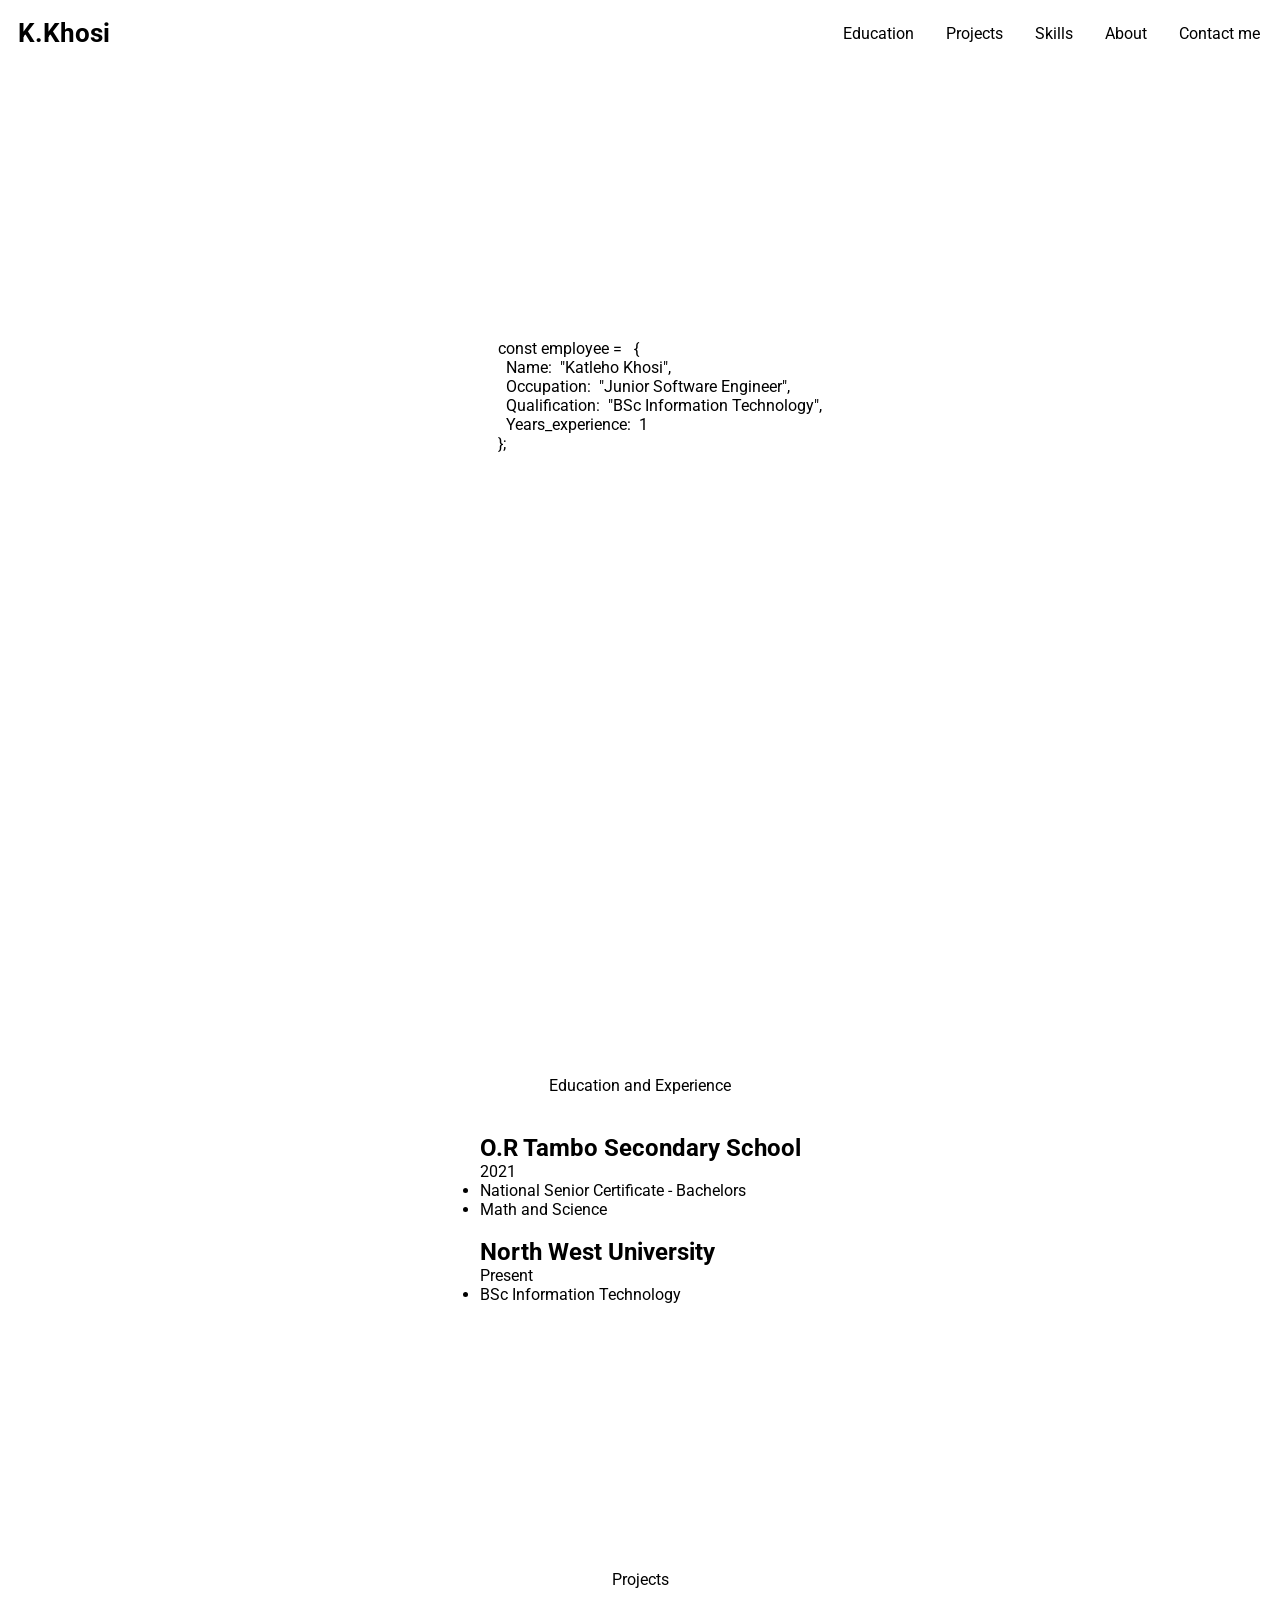
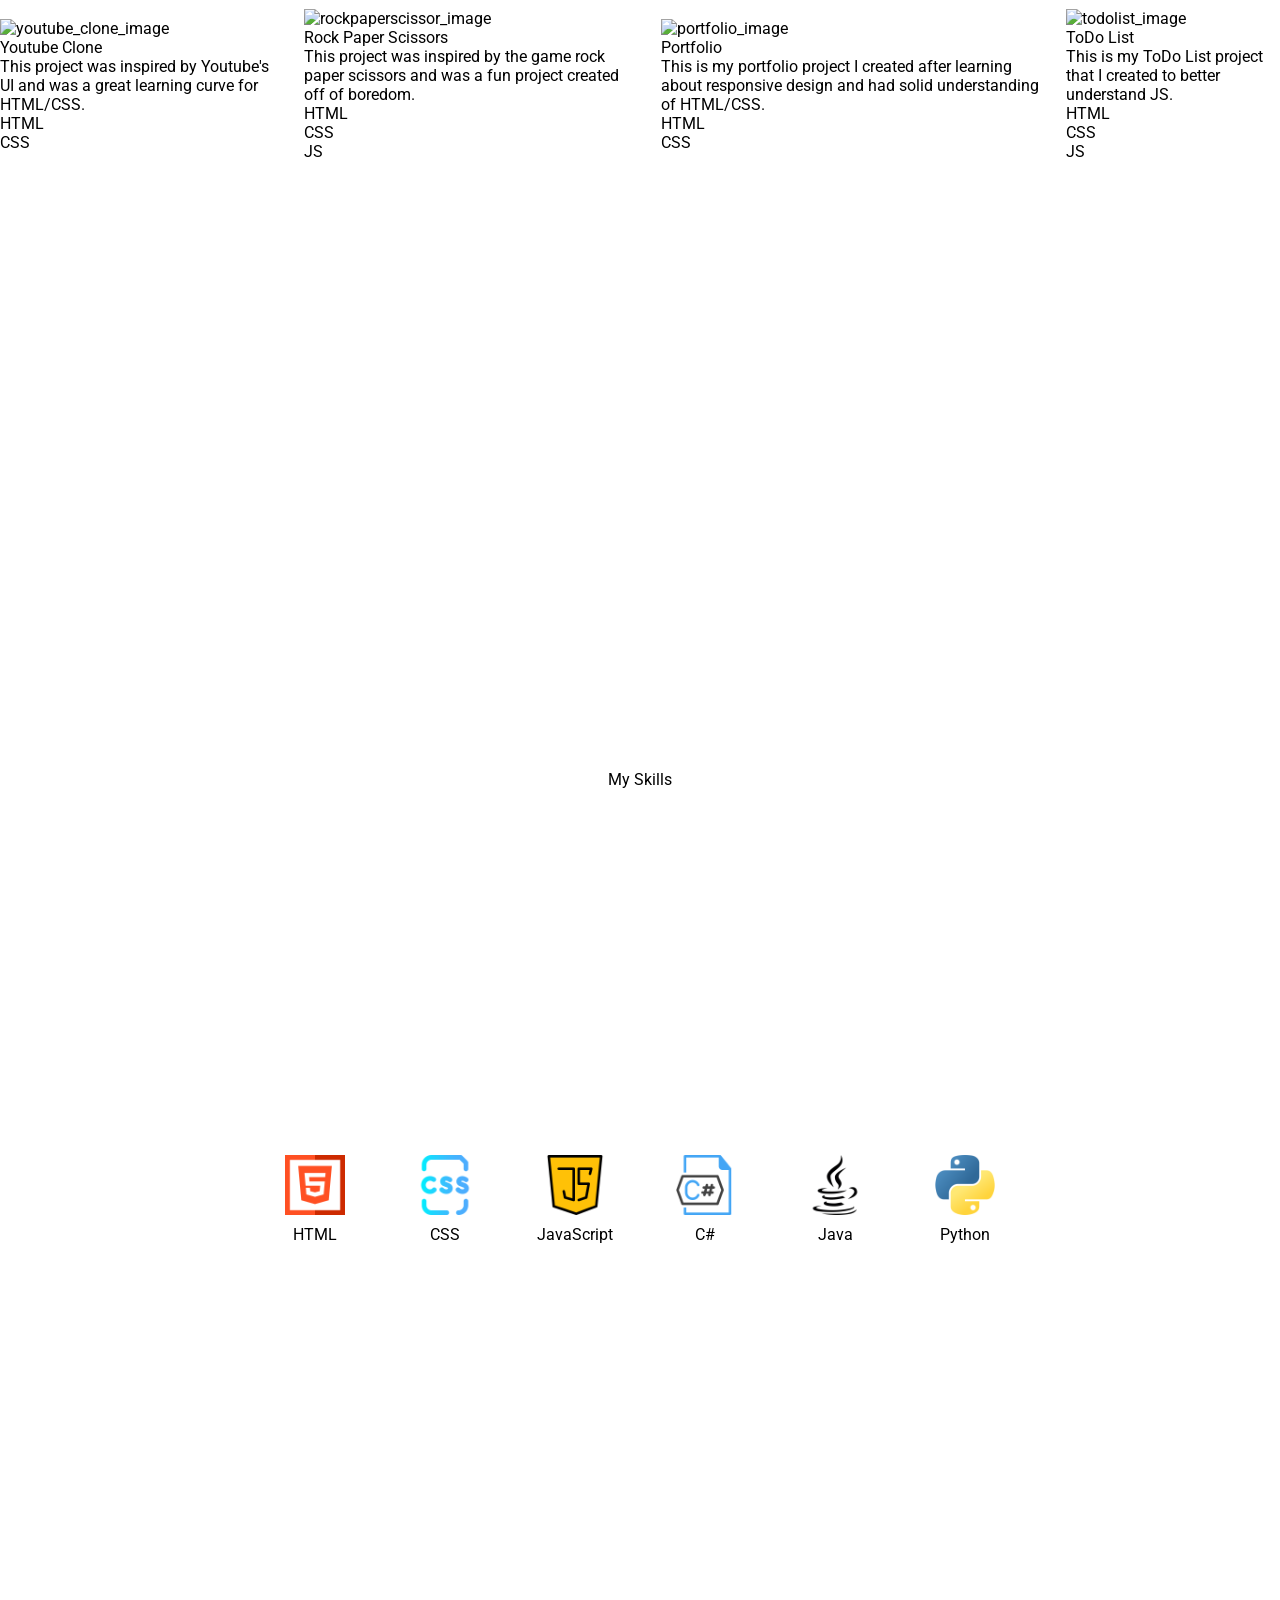
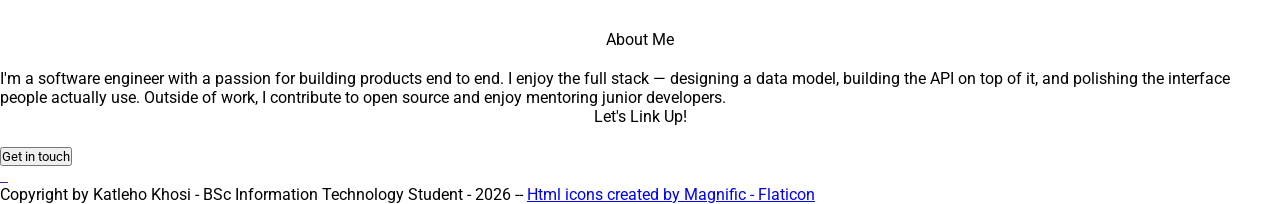
==== index.html @ b80a0196 "Skills, Nav Bar I fixed the layout for the skills section I also fixed the background of the nav bar" ====
<!DOCTYPE html>
<html lang="en">
  <head>
    <meta charset="UTF-8">
    <meta name="viewport" content="width=device-width, initial-scale=1.0">
    <title>Katleho Khosi | Portfolio</title>
    <!--Css links and fav icon image link Start-->
    <link rel="stylesheet" type="" href="Styles/general.css">
    <link rel="favicon" type="image/icon" href="icons/circled_k.png">
    <link rel="stylesheet" type="text/css" href="Styles/header.css">
    <link rel="stylesheet" type="text/css" href="Styles/landing.css">
    <link rel="stylesheet" type="text/css" href="Styles/education.css">
    <link rel="stylesheet" type="text/css" href="Styles/projects.css">
    <link rel="stylesheet" type="text/css" href="Styles/skills.css">
    <!--Css links and fav icon image link End-->

    <!--Fonts Start Here-->
    <link rel="preconnect" href="https://fonts.googleapis.com">
    <link rel="preconnect" href="https://fonts.gstatic.com" crossorigin>
    <link href="https://fonts.googleapis.com/css2?family=Roboto:ital,wght@0,100..900;1,100..900&display=swap" rel="stylesheet">
    <!--Fonts End Here-->
  </head>
  <body>
    <header>
        <div class="logo">
          <p class="name_logo">
            K.Khosi
          </p>
        </div>

        <div class="quick_links">
          <p class="link">
            <a href="#education">Education</a>
          </p>

          <p class="link">
            <a href="#project">Projects</a>
          </p>

          <p class="link">
            <a href="#skill">Skills</a>
          </p>

          <p class="link">
            <a href="#about">About</a>
          </p>

          <p class="link">
            <a href="#contact">Contact me</a>
          </p>
        </div>
    </header>

    <main>
      <div class="landing_page">
        <pre class="">
          <span class="property">const employee =  </span> {
            <span class="property">Name: </span> <span class="value">"Katleho Khosi",</span>
            <span class="property">Occupation: </span> <span class="value">"Junior Software Engineer",</span>
            <span class="property">Qualification: </span> <span class="value">"BSc Information Technology",</span>
            <span class="property">Years_experience: </span> <span class="value">1</span>
          };
        </pre>
      </div>

      <div class="education_section" id="education">
        <div class="section_title">
          <p class="title">
            Education and Experience
          </p>
        </div> 

        <div class="eduacation_experience">
          <div class="education_card">
            <div class="education_icon">
              <img src="" class="icon">
            </div>
            <div class="education_info">
              <div class="institution_name">
                <div class="name">
                  <h2>O.R Tambo Secondary School</h2>
                </div>

                <div class="year_completion">
                  <p>
                    2021
                  </p>
                </div>
              </div>
              <div class="institution_details">
                <ul>
                  <li>National Senior Certificate - Bachelors</li>
                  <li>Math and Science</li>
                </ul>
              </div>
            </div>
          </div>

          <div class="education_card">
            <div class="education_icon">
              <img src="" class="icon">
            </div>
            <div class="education_info">
              <div class="institution_name">
                <div class="name">
                  <h2>North West University</h2>
                </div>

                <div class="year_completion">
                  <p>
                    Present
                  </p>
                </div>
              </div>
              <div class="institution_details">
                <ul>
                  <li>BSc Information Technology</li>
                </ul>
              </div>
            </div>
          </div>
        </div>
      </div>

      <div class="projects_section" id="project">
        <div class="section_title">
          <p class="title">
            Projects
          </p>
        </div> 
        <div class="projects">
          <div class="project_card">
            <div class="project_image">
              <img src="#" alt="youtube_clone_image" class="p_image">
            </div>

            <div class="project_info">
              <div class="project_name">
                <p class="p_name">
                  Youtube Clone
                </p>
              </div>
              <div class="project_description">
                <p class="p_description">
                  This project was inspired by Youtube's UI and was a great learning curve for HTML/CSS.
                </p>
              </div>
              <div class="project_languages">
                <P class="p_language">
                  HTML
                </P>
                <P class="p_language">
                  CSS
                </P>
              </div>
            </div>
        </div>

        <div class="project_card">
          <div class="project_image">
            <img src="#" alt="rockpaperscissor_image" class="p_image">
          </div>

          <div class="project_info">
            <div class="project_name">
              <p class="p_name">
                Rock Paper Scissors
              </p>
            </div>
            <div class="project_description">
              <p class="p_description">
                This project was inspired by the game rock paper scissors and was a fun project created off of boredom.
              </p>
            </div>
            <div class="project_languages">
              <P class="p_language">
                HTML
              </P>
              <P class="p_language">
                CSS
              </P>
              <p class="p_language">
                JS
              </p>
            </div>
          </div>
        </div>

        <div class="project_card">
          <div class="project_image">
            <img src="#" alt="portfolio_image" class="p_image">
          </div>

          <div class="project_info">
            <div class="project_name">
              <p class="p_name">
                Portfolio
              </p>
            </div>
            <div class="project_description">
              <p class="p_description">
                This is my portfolio project I created after learning about responsive design and had solid understanding of HTML/CSS.
              </p>
            </div>
            <div class="project_languages">
              <P class="p_language">
                HTML
              </P>
              <P class="p_language">
                CSS
              </P>
            </div>
          </div>
        </div>

        <div class="project_card">
          <div class="project_image">
            <img src="#" alt="todolist_image" class="p_image">
          </div>

          <div class="project_info">
            <div class="project_name">
              <p class="p_name">
                ToDo List
              </p>
            </div>
            <div class="project_description">
              <p class="p_description">
                This is my ToDo List project that I created to better understand JS.
              </p>
            </div>
            <div class="project_languages">
              <p class="p_language">
                HTML
              </p>
              <P class="p_language">
                CSS
              </P>
              <p class="p_language">
                JS
              </p>
            </div>
          </div>
        </div>
        </div>
      </div>

      <div class="skills_section" id="skill">
        <div class="section_title">
          <p class="title">
            My Skills
          </p>
        </div> 

        <div class="skills"> 
          <div class="skills_card">
            <div class="skill_image">
              <img src="icons/html.png" alt="html_icon/image" class="s_image">
            </div>
            <div class="skill_details">
              <div class="skill_name">
                <P class="s_name">
                  HTML
                </P>
              </div>
            </div>
          </div>

          <div class="skills_card">
            <div class="skill_image">
              <img src="icons/css-file.png" alt="css_icon/image" class="s_image">
            </div>
            <div class="skill_details">
              <div class="skill_name">
                <P class="s_name">
                  CSS
                </P>
              </div>
            </div>
          </div>

          <div class="skills_card">
            <div class="skill_image">
              <img src="icons/java-script.png" alt="js_icon/image" class="s_image">
            </div>
            <div class="skill_details">
              <div class="skill_name">
                <P class="s_name">
                  JavaScript
                </P>
              </div>
            </div>
          </div>

          <div class="skills_card">
            <div class="skill_image">
              <img src="icons/language.png" alt="cs_icon/image" class="s_image">
            </div>
            <div class="skill_details">
              <div class="skill_name">
                <P class="s_name">
                  C#
                </P>
              </div>
            </div>
          </div>

          <div class="skills_card">
            <div class="skill_image">
              <img src="icons/java-logo.png" alt="java_icon/image" class="s_image">
            </div>
            <div class="skill_details">
              <div class="skill_name">
                <P class="s_name">
                  Java
                </P>
              </div>
            </div>
          </div>

          <div class="skills_card">
            <div class="skill_image">
              <img src="icons/python.png" alt="python_icon/image" class="s_image">
            </div>
            <div class="skill_details">
              <div class="skill_name">
                <P class="s_name">
                  Python
                </P>
              </div>
            </div>
          </div>
        </div>
      </div>

      <div class="about_section" id="about">
        <div class="section_title">
          <p class="title">
            About Me
          </p>
        </div>

        <div class="about_me">
          <p>
            I'm a software engineer with a passion for building products end to end. I enjoy the full stack — designing a data model, building the API on top of it, and polishing the interface people actually use.

            Outside of work, I contribute to open source and enjoy mentoring junior developers.
          </p>
        </div>
      </div>

      <div class="contact_section" id="contact">
        <div class="section_title">
          <p class="title">
            Let's Link Up!
          </p>
        </div>

        <div class="contact_me">
          <div>
            <button>
              Get in touch
            </button>
          </div>

          <div class="">
            <a href="">
              <img src="">
            </a>

            <a href="">
              <img src="">
            </a>

            <a href="">
              <img src="">
            </a>
          </div>
        </div>
      </div>
    </main>

    <footer>
      <p>Copyright by Katleho Khosi - BSc Information Technology Student - 2026 --
        <a href="https://www.flaticon.com/free-icons/html" title="html icons">Html icons created by Magnific - Flaticon</a>
      </p>
    </footer>
  </body>
</html>
---- Styles/general.css ----
* {
  font-family: roboto;
  margin: 0;
  padding: 0;
  scroll-behavior: smooth;
}
---- Styles/header.css ----
header {
  display: flex;
  position: fixed;
  top: 0;
  right: 0;
  left: 0;
  margin: 4px;
  padding: 6px;
  backdrop-filter: blur(5px);
  flex-direction: row;
  align-items: center;
  justify-content: space-between;
}

.logo {
  display: inherit;
  align-items: center;
}

.name_logo {
  font-size: 26px;
  font-weight: bold;
  margin: 4px;
  padding: 4px;
  cursor: pointer;
}

.quick_links {
  display: inherit;
  align-items: center;
  flex-direction: row;
  column-gap: 12px;
}

.quick_links p a {
  text-decoration: none;
  color: black;
  cursor: pointer;
  margin: 4px;
  padding: 6px;
}
---- Styles/landing.css ----
.landing_page {
  display: flex;
  margin-top: 65px;
  min-height: 680px;
  align-items: center;
  justify-content: center;
}
---- Styles/education.css ----
.education_section {
  display: flex;
  flex-direction: column;
  margin-top: 65px;
  min-height: 760px;
  align-items: center;
  justify-content: center;
}
---- Styles/projects.css ----
.projects_section {
  display: flex;
  flex-direction: column;
  min-height: 760px;
}

.projects {
  display: inherit;
  flex-direction: row;
  align-items: center;
  justify-content: center;
  column-gap: 20px;
}
---- Styles/skills.css ----
.skills_section {
  display: flex;
  flex-direction: column;
  align-items: center;
  justify-content: center;
  min-height: 100vh; /* Makes the section exactly the height of the user's screen */
  padding: 40px 20px;
  box-sizing: border-box; /* Prevents padding from causing unwanted scrollbars */
}

.section_title {
  display: flex;
  align-items: center;
  justify-content: center;
  margin-bottom: 20px; /* Pushes the skills grid down slightly for visual balance */
}

.skills {
  display: flex;
  flex-wrap: wrap;
  justify-content: center;
  align-items: center;
  gap: 30px; /* Clean spacing between cards */
  width: 100%;
  max-width: 800px;
  
  /* BULLETPROOF VERTICAL CENTERING TRICK: */
  margin-top: auto;
  margin-bottom: auto;
}

.skills_card {
  display: flex;
  flex-direction: column;
  align-items: center;
  justify-content: center;
  width: 100px; /* Gives "JavaScript" enough room so it doesn't break layout */
  text-align: center;
}

.skill_image {
  width: 60px; /* Fixed size for consistency */
  height: 60px;
  margin-bottom: 10px;
  display: flex;
  align-items: center;
  justify-content: center;
}

.s_image {
  width: 100%;
  height: 100%;
  object-fit: contain; /* Changed from 'cover' so icons don't get cropped/zoomed */
}
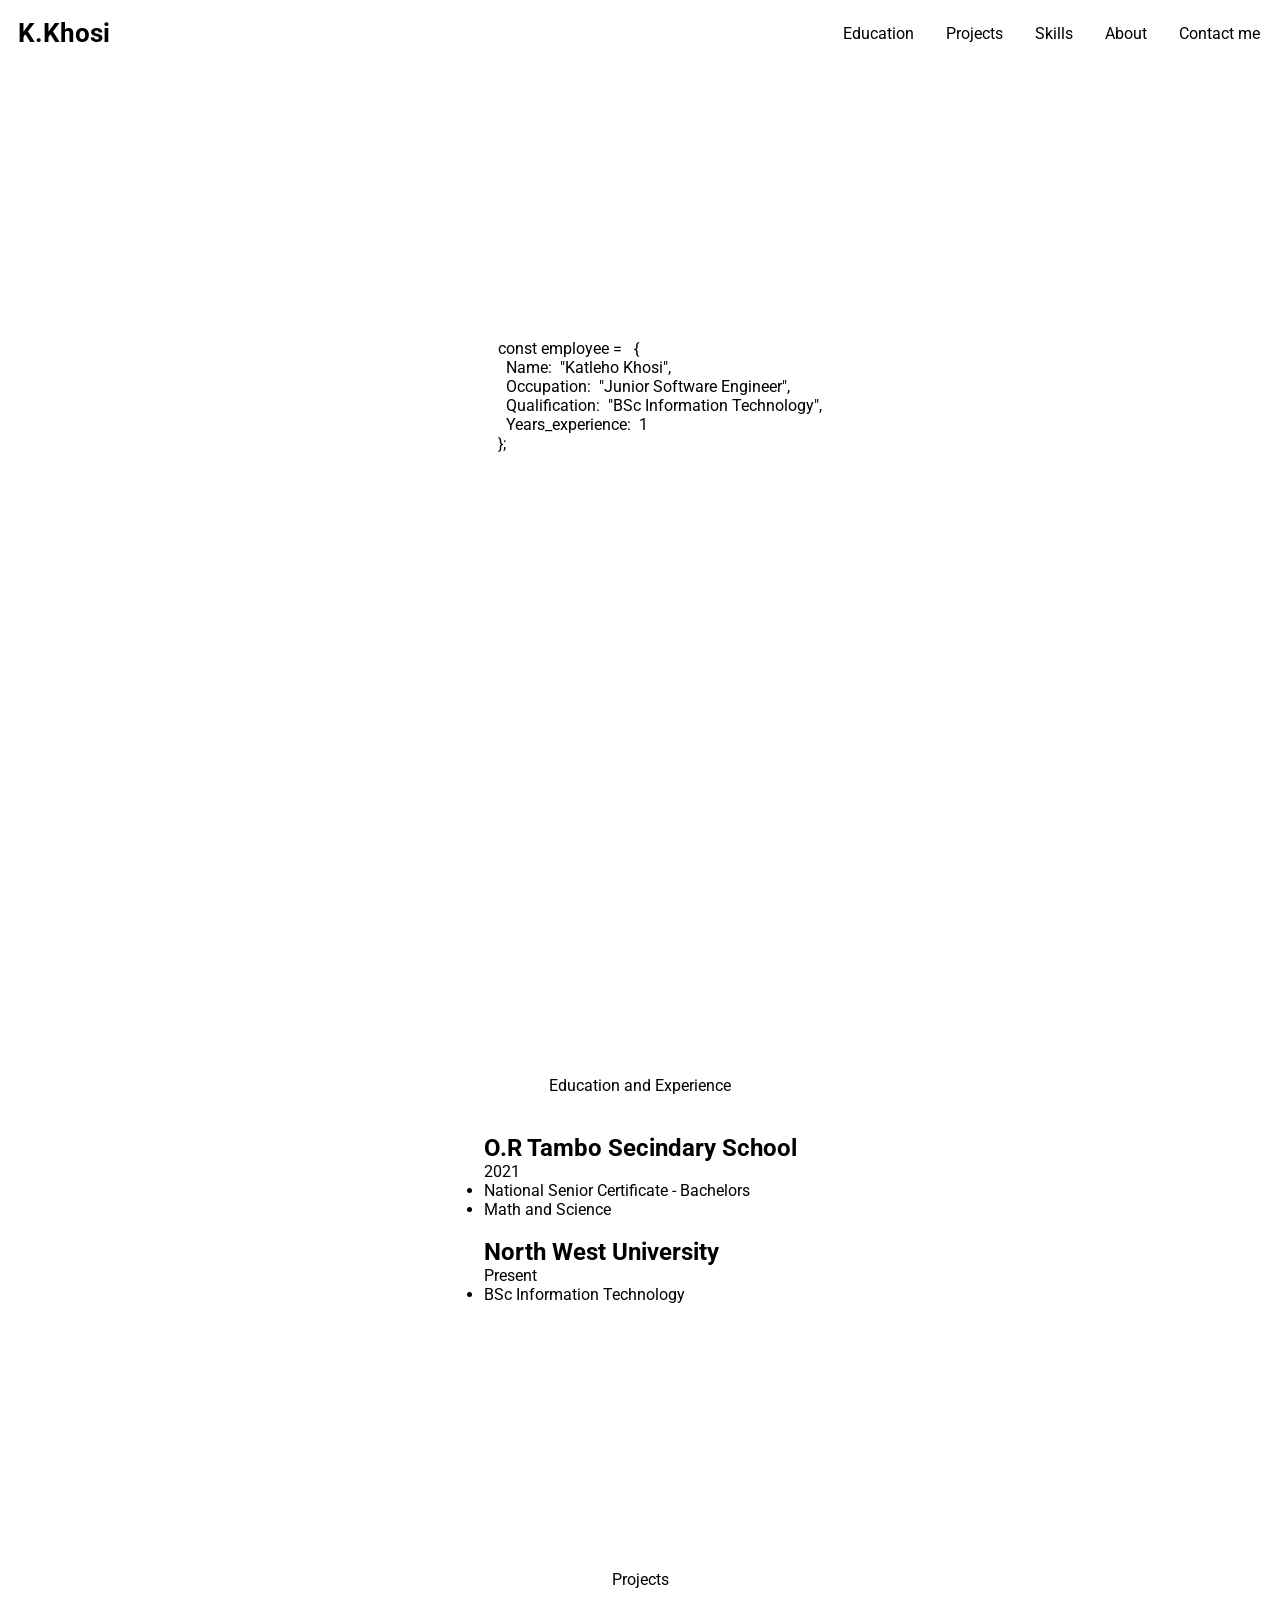
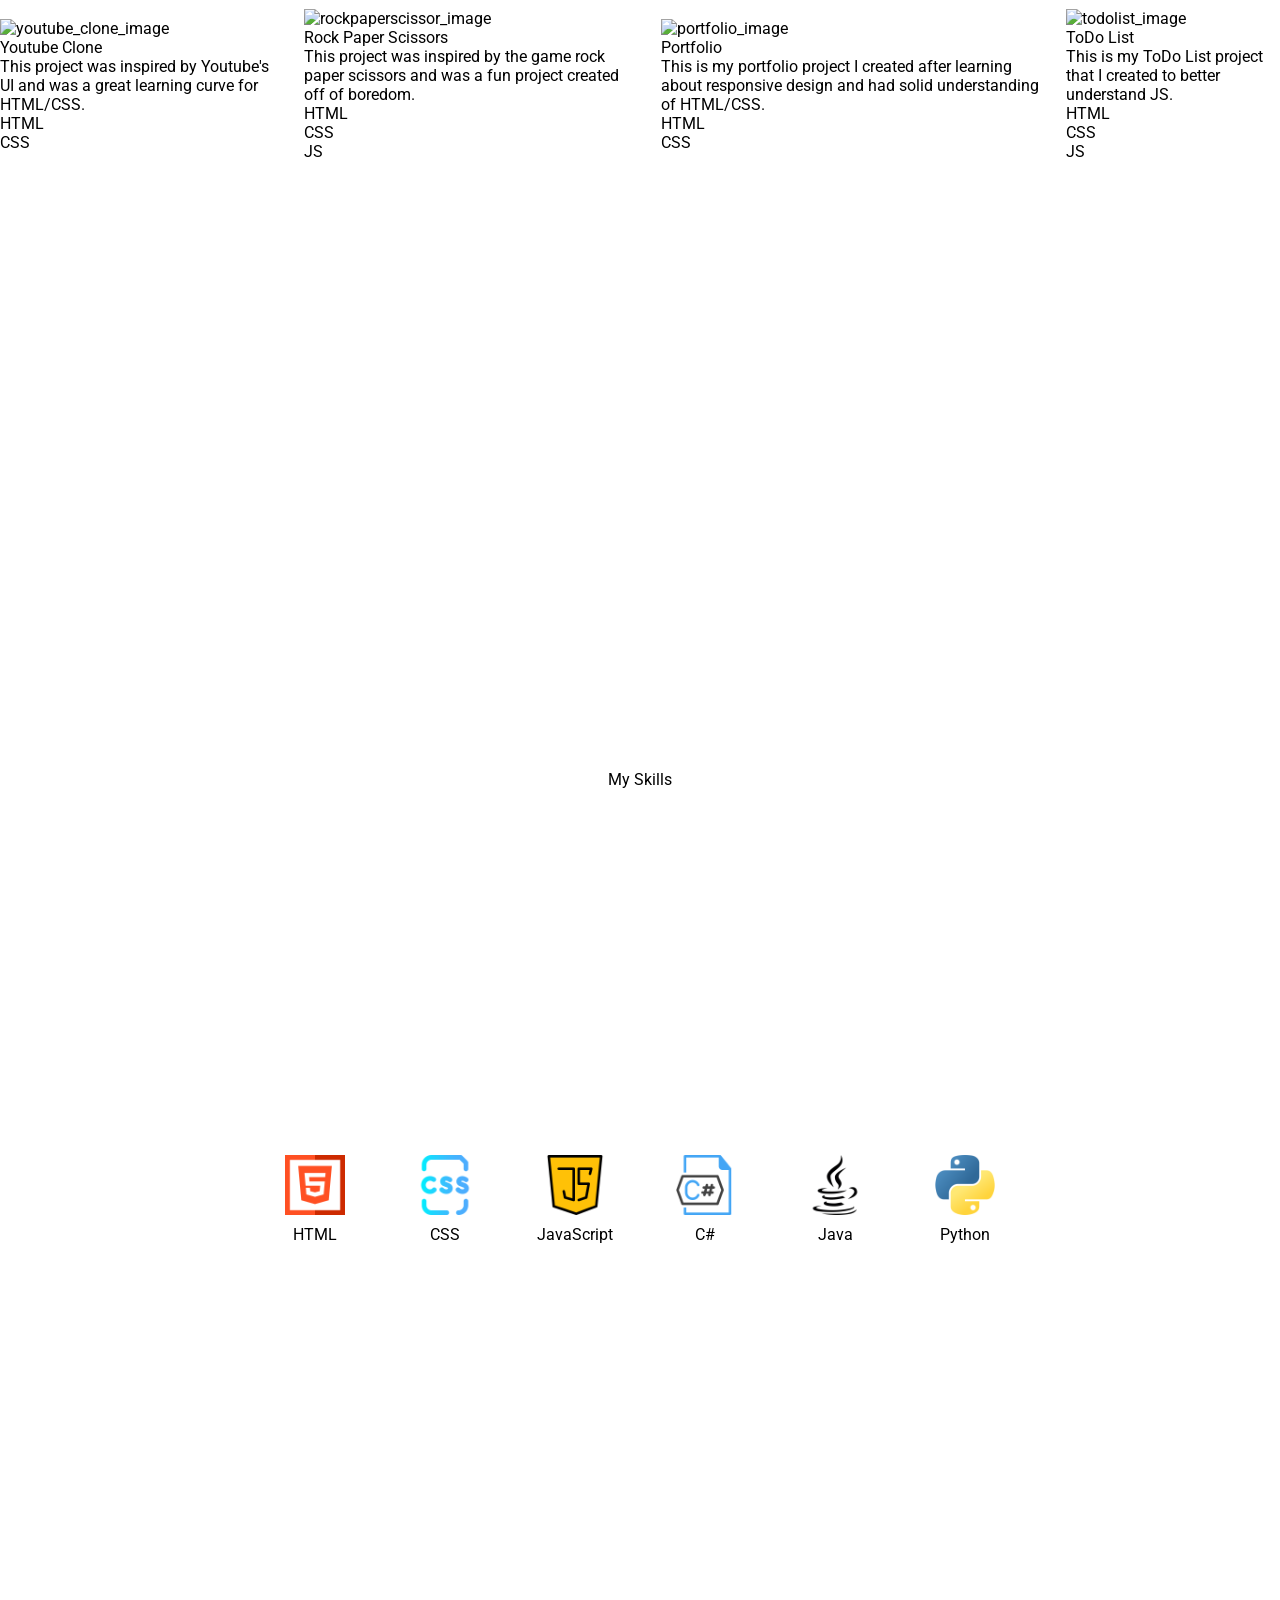
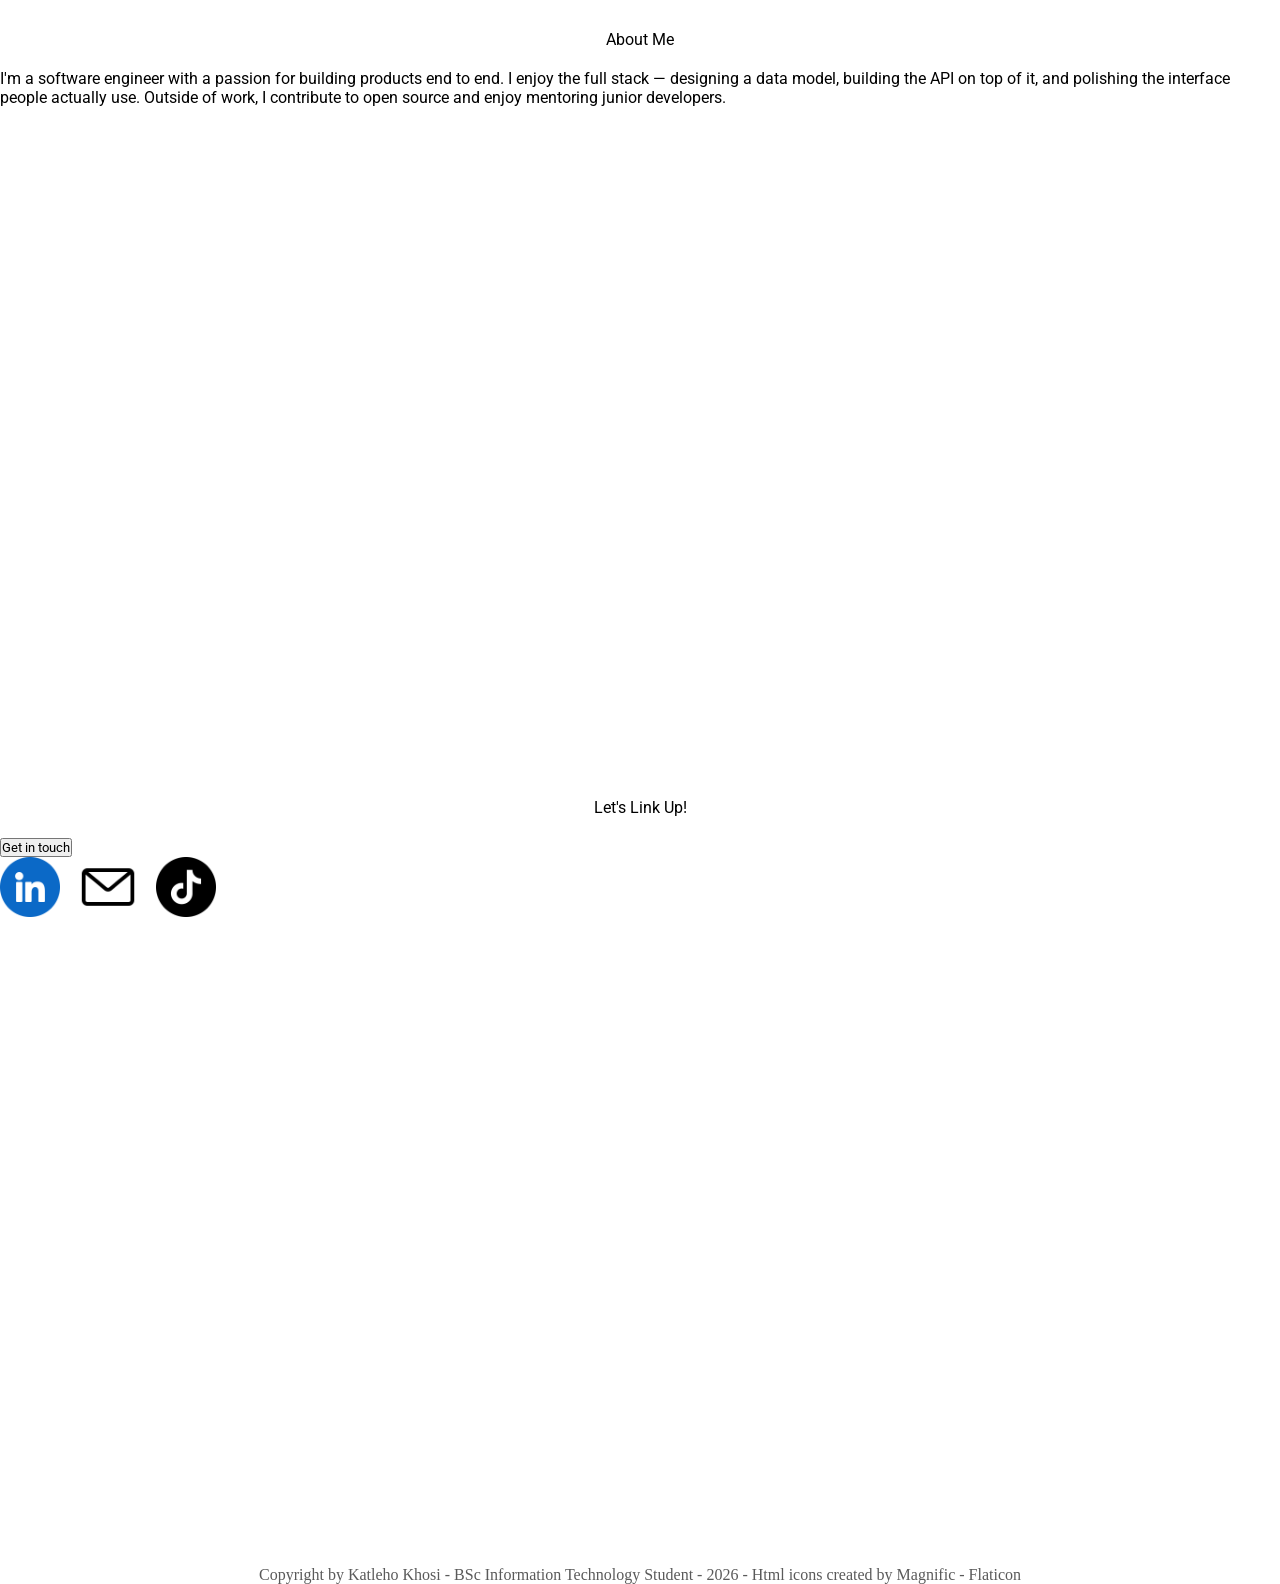
==== commit 903c0d79: "Footer, about, icons Designed the footer to look like a footer and aligned it center. Fixed page siz" ====
--- a/index.html
+++ b/index.html
@@ -12,12 +12,20 @@
     <link rel="stylesheet" type="text/css" href="Styles/education.css">
     <link rel="stylesheet" type="text/css" href="Styles/projects.css">
     <link rel="stylesheet" type="text/css" href="Styles/skills.css">
+    <link rel="stylesheet" type="text/css" href="Styles/about.css">
+    <link rel="stylesheet" type="text/css" href="Styles/contact.css">
     <!--Css links and fav icon image link End-->
 
     <!--Fonts Start Here-->
+    <!--Roboto font-->
     <link rel="preconnect" href="https://fonts.googleapis.com">
     <link rel="preconnect" href="https://fonts.gstatic.com" crossorigin>
     <link href="https://fonts.googleapis.com/css2?family=Roboto:ital,wght@0,100..900;1,100..900&display=swap" rel="stylesheet">
+
+    <!--Garamond font-->
+    <link rel="preconnect" href="https://fonts.googleapis.com">
+    <link rel="preconnect" href="https://fonts.gstatic.com" crossorigin>
+    <link href="https://fonts.googleapis.com/css2?family=Cormorant+Garamond:ital,wght@0,300..700;1,300..700&display=swap" rel="stylesheet">
     <!--Fonts End Here-->
   </head>
   <body>
@@ -78,7 +86,7 @@
             <div class="education_info">
               <div class="institution_name">
                 <div class="name">
-                  <h2>O.R Tambo Secondary School</h2>
+                  <h2>O.R Tambo Secindary School</h2>
                 </div>
 
                 <div class="year_completion">
@@ -343,7 +351,6 @@
         <div class="about_me">
           <p>
             I'm a software engineer with a passion for building products end to end. I enjoy the full stack — designing a data model, building the API on top of it, and polishing the interface people actually use.
-
             Outside of work, I contribute to open source and enjoy mentoring junior developers.
           </p>
         </div>
@@ -363,26 +370,32 @@
             </button>
           </div>
 
-          <div class="">
-            <a href="">
-              <img src="">
-            </a>
-
-            <a href="">
-              <img src="">
-            </a>
-
-            <a href="">
-              <img src="">
-            </a>
+          <div class="socials">
+            <div class="social-link">
+              <a href="https://www.linkedin.com/in/katleho-khosi-77511425b/">
+                <img src="icons/linkedin.png" class="linkedin">
+              </a>
+            </div>
+
+            <div class="social-link">
+              <a href="mailto:katleho_khosi@outlook.com">
+                <img src="icons/message.png" class="linkedin">
+              </a>
+            </div>
+
+           <div class="social-link">
+              <a href="https://www.tiktok.com/@kaelib_da_gent2?lang=en">
+                <img src="icons/tiktok.png" class="linkedin">
+              </a>
+            </div>
           </div>
         </div>
       </div>
     </main>
 
     <footer>
-      <p>Copyright by Katleho Khosi - BSc Information Technology Student - 2026 --
-        <a href="https://www.flaticon.com/free-icons/html" title="html icons">Html icons created by Magnific - Flaticon</a>
+      <p>Copyright by Katleho Khosi - BSc Information Technology Student - 2026 -
+        <a href="https://www.flaticon.com/free-icons/programming-languages" title="icons">Html icons created by Magnific - Flaticon</a>
       </p>
     </footer>
   </body>
--- a/Styles/about.css
+++ b/Styles/about.css
@@ -0,0 +1,5 @@
+.about_section {
+  display: flex;
+  flex-direction: column;
+  min-height: 768px;
+}
--- a/Styles/contact.css
+++ b/Styles/contact.css
@@ -0,0 +1,43 @@
+.contact_section {
+  display: flex;
+  flex-direction: column;
+  min-height: 768px;
+}
+
+.socials {
+  display: flex;
+  flex-direction: row;
+  gap: 18px;
+}
+
+.social-link {
+  width: 60px;
+  height: 60px;
+}
+
+.linkedin {
+  width: 100%;
+  height: 100%;
+  object-fit: cover;
+}
+
+
+
+footer {
+  display: flex;
+  align-items: center;
+  justify-content: center;
+}
+
+footer p {
+  font-size: medium;
+  color: rgb(90, 90, 90);
+  font-family: garamond;
+}
+
+footer a {
+  text-decoration: none;
+  font-size: medium;
+  color: rgb(90, 90, 90);
+  font-family: garamond;
+}
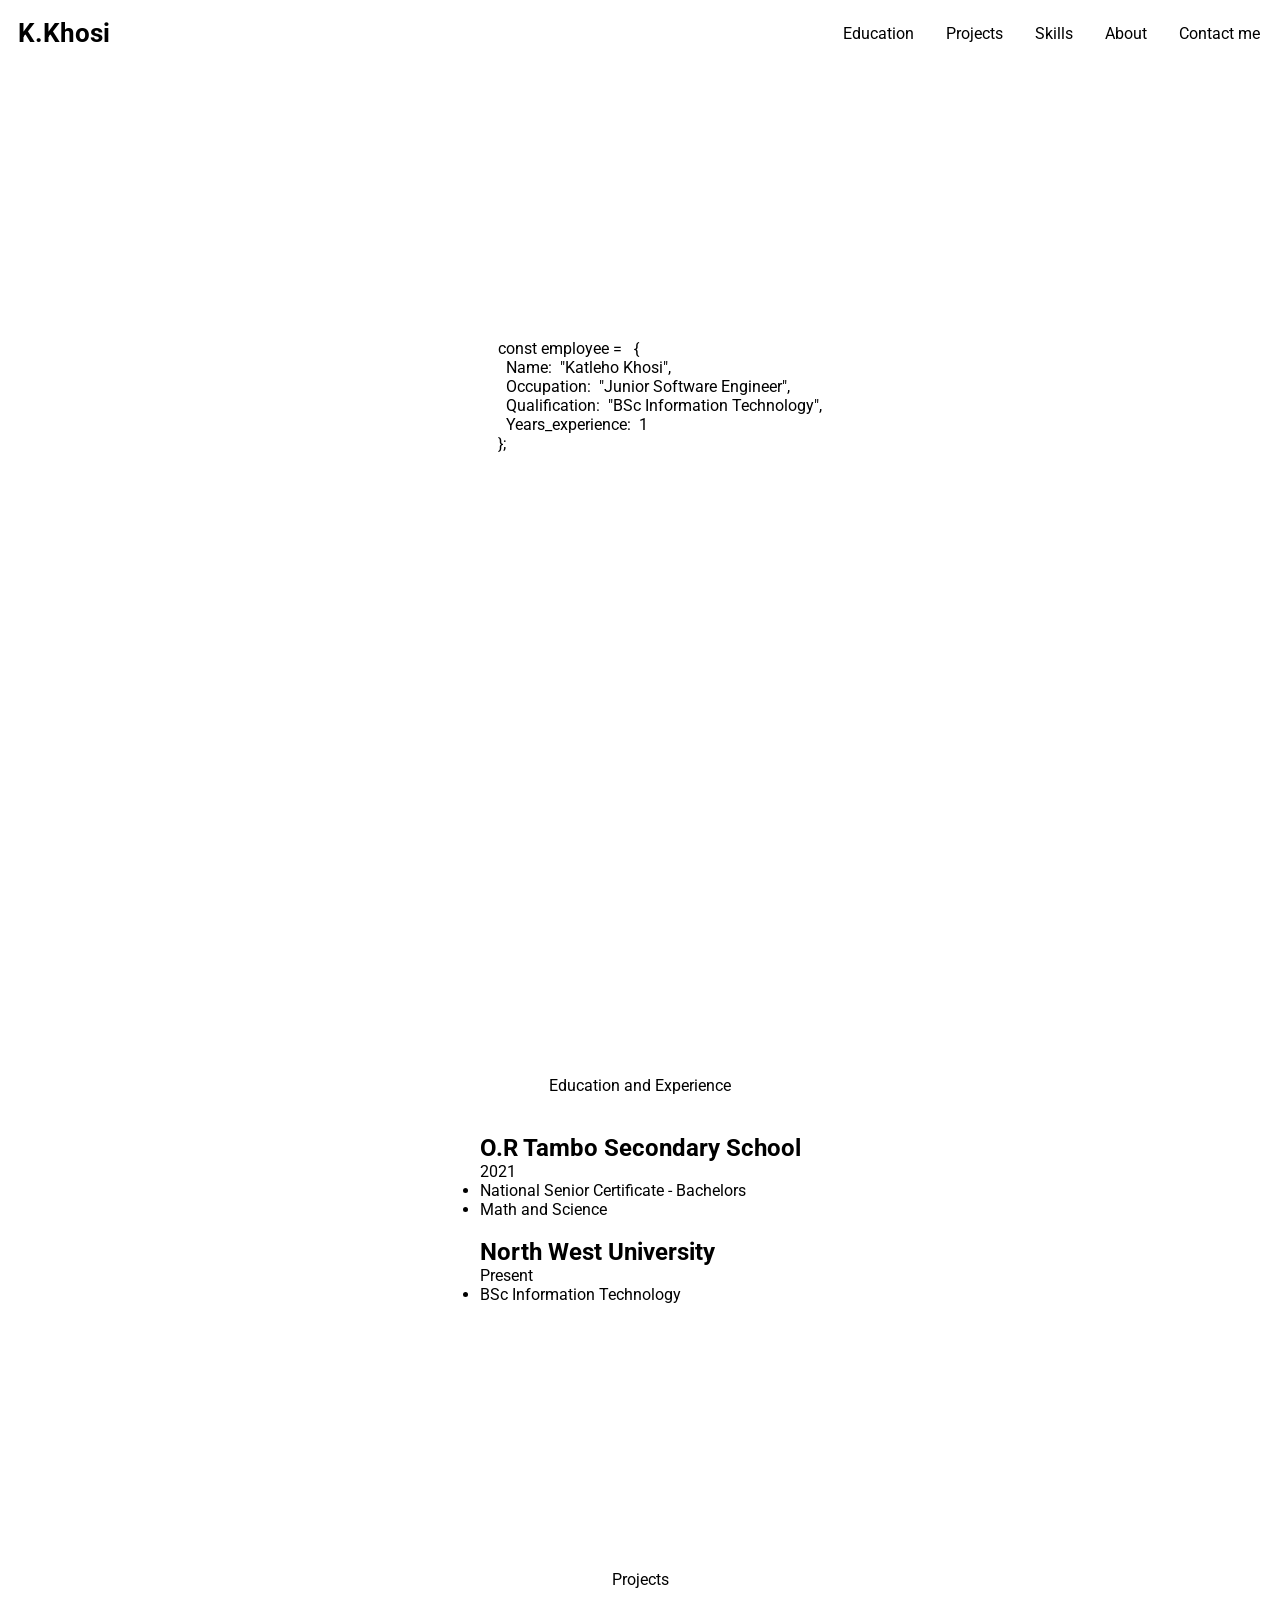
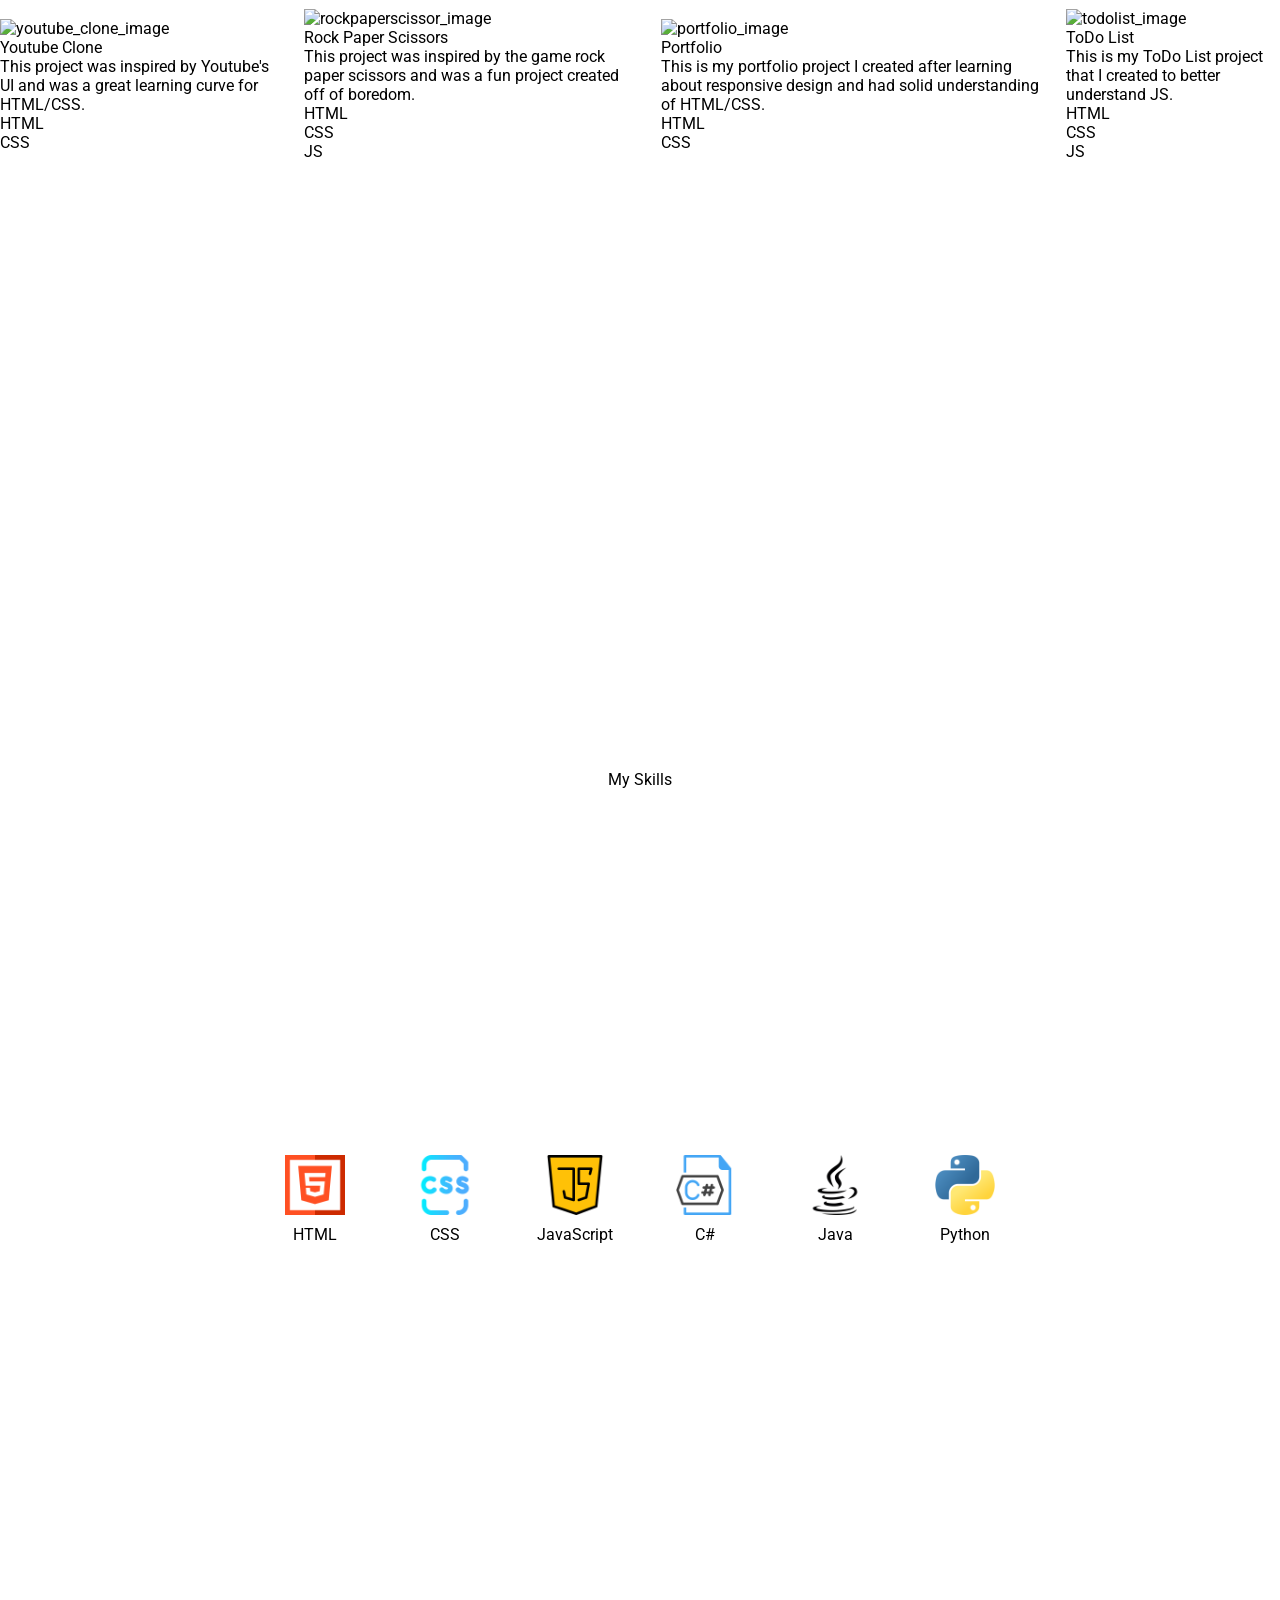
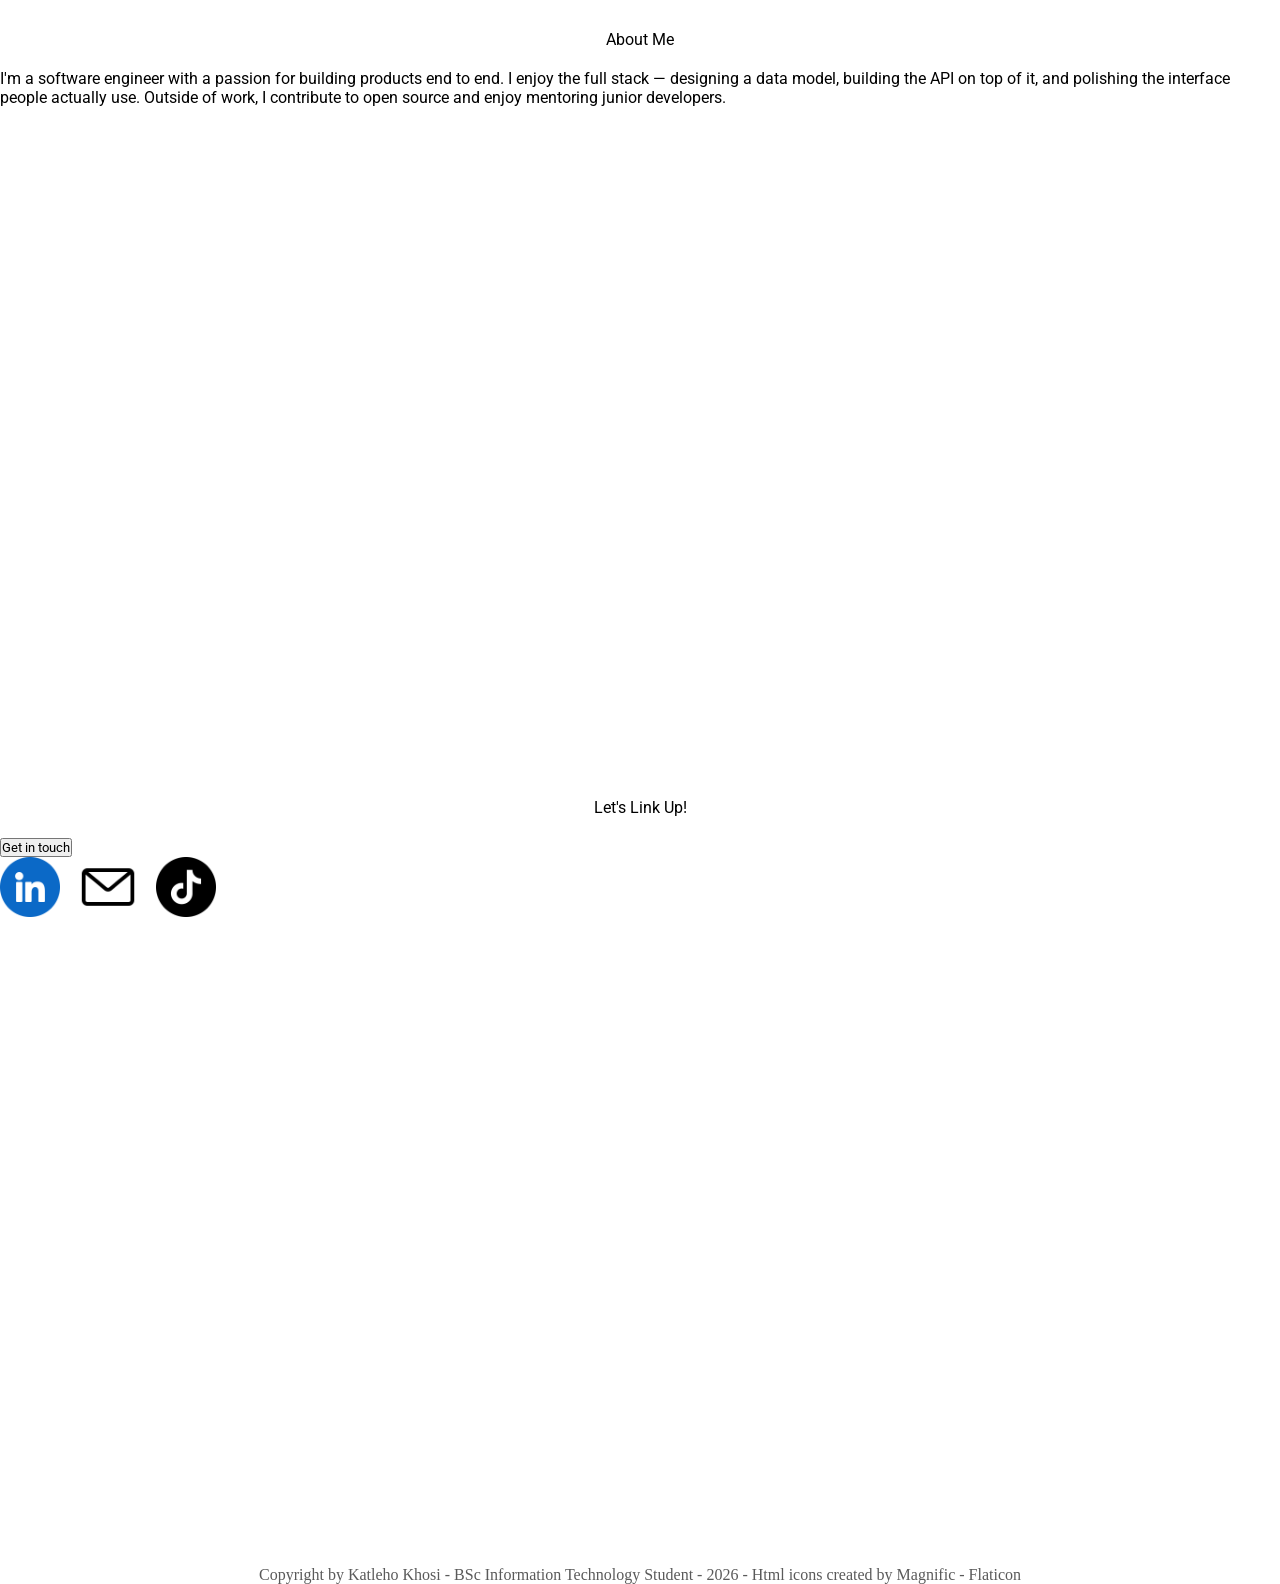
==== commit 32e602c3: "Merge branch 'main' of https://github.com/KaelibDaGent/Portfolio" ====
--- a/index.html
+++ b/index.html
@@ -86,7 +86,7 @@
             <div class="education_info">
               <div class="institution_name">
                 <div class="name">
-                  <h2>O.R Tambo Secindary School</h2>
+                  <h2>O.R Tambo Secondary School</h2>
                 </div>
 
                 <div class="year_completion">
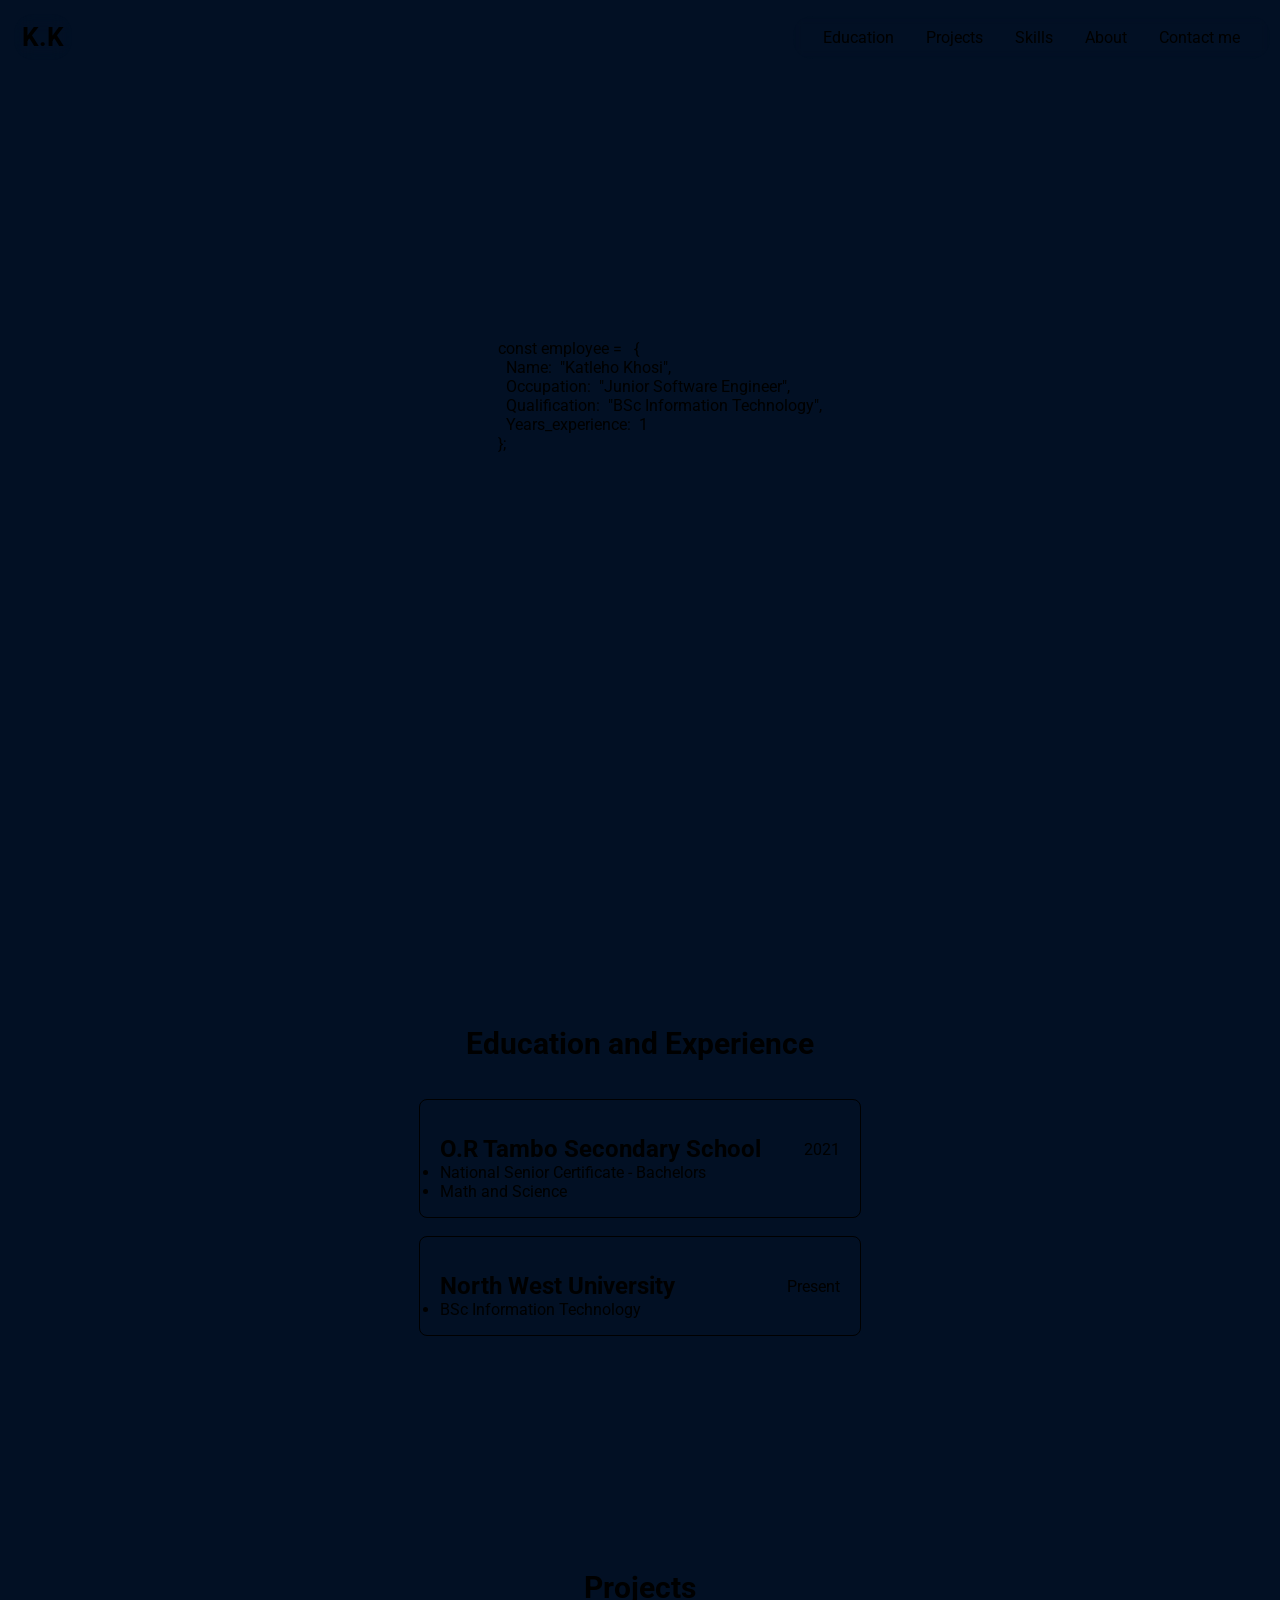
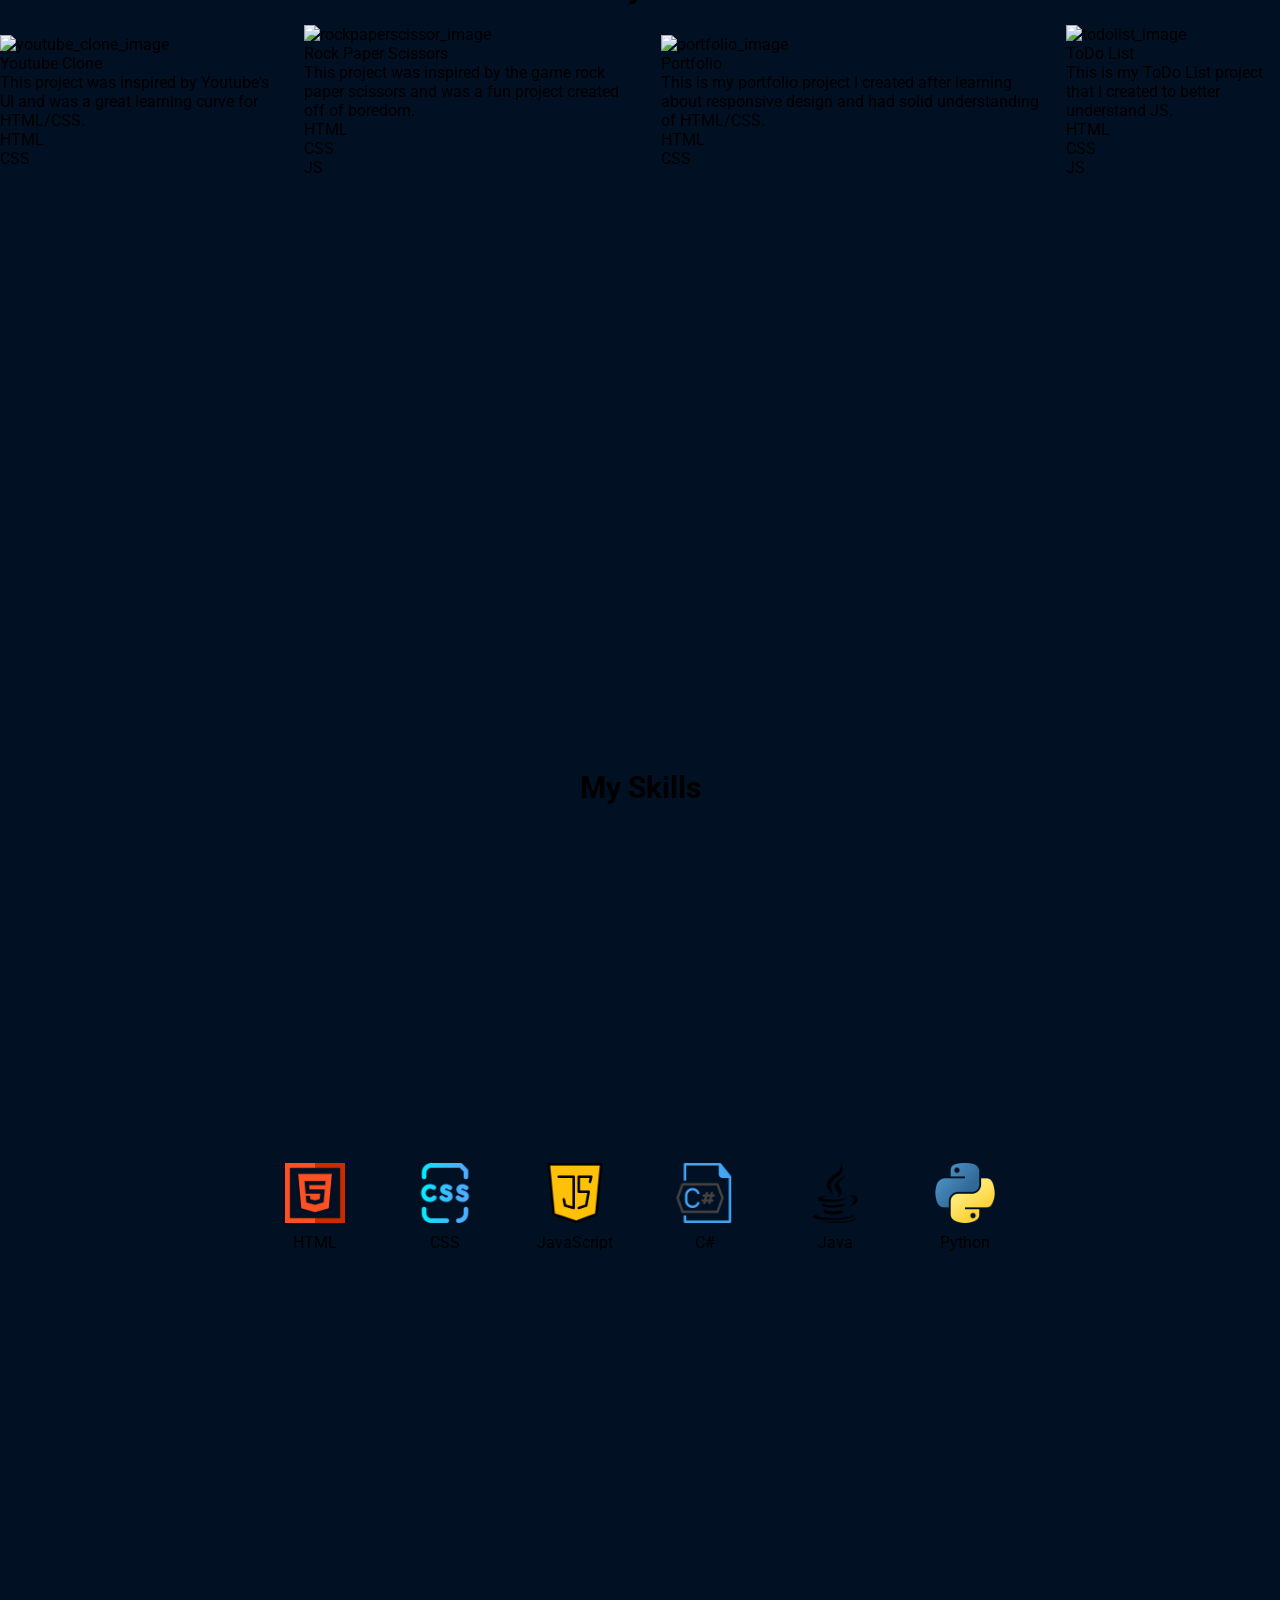
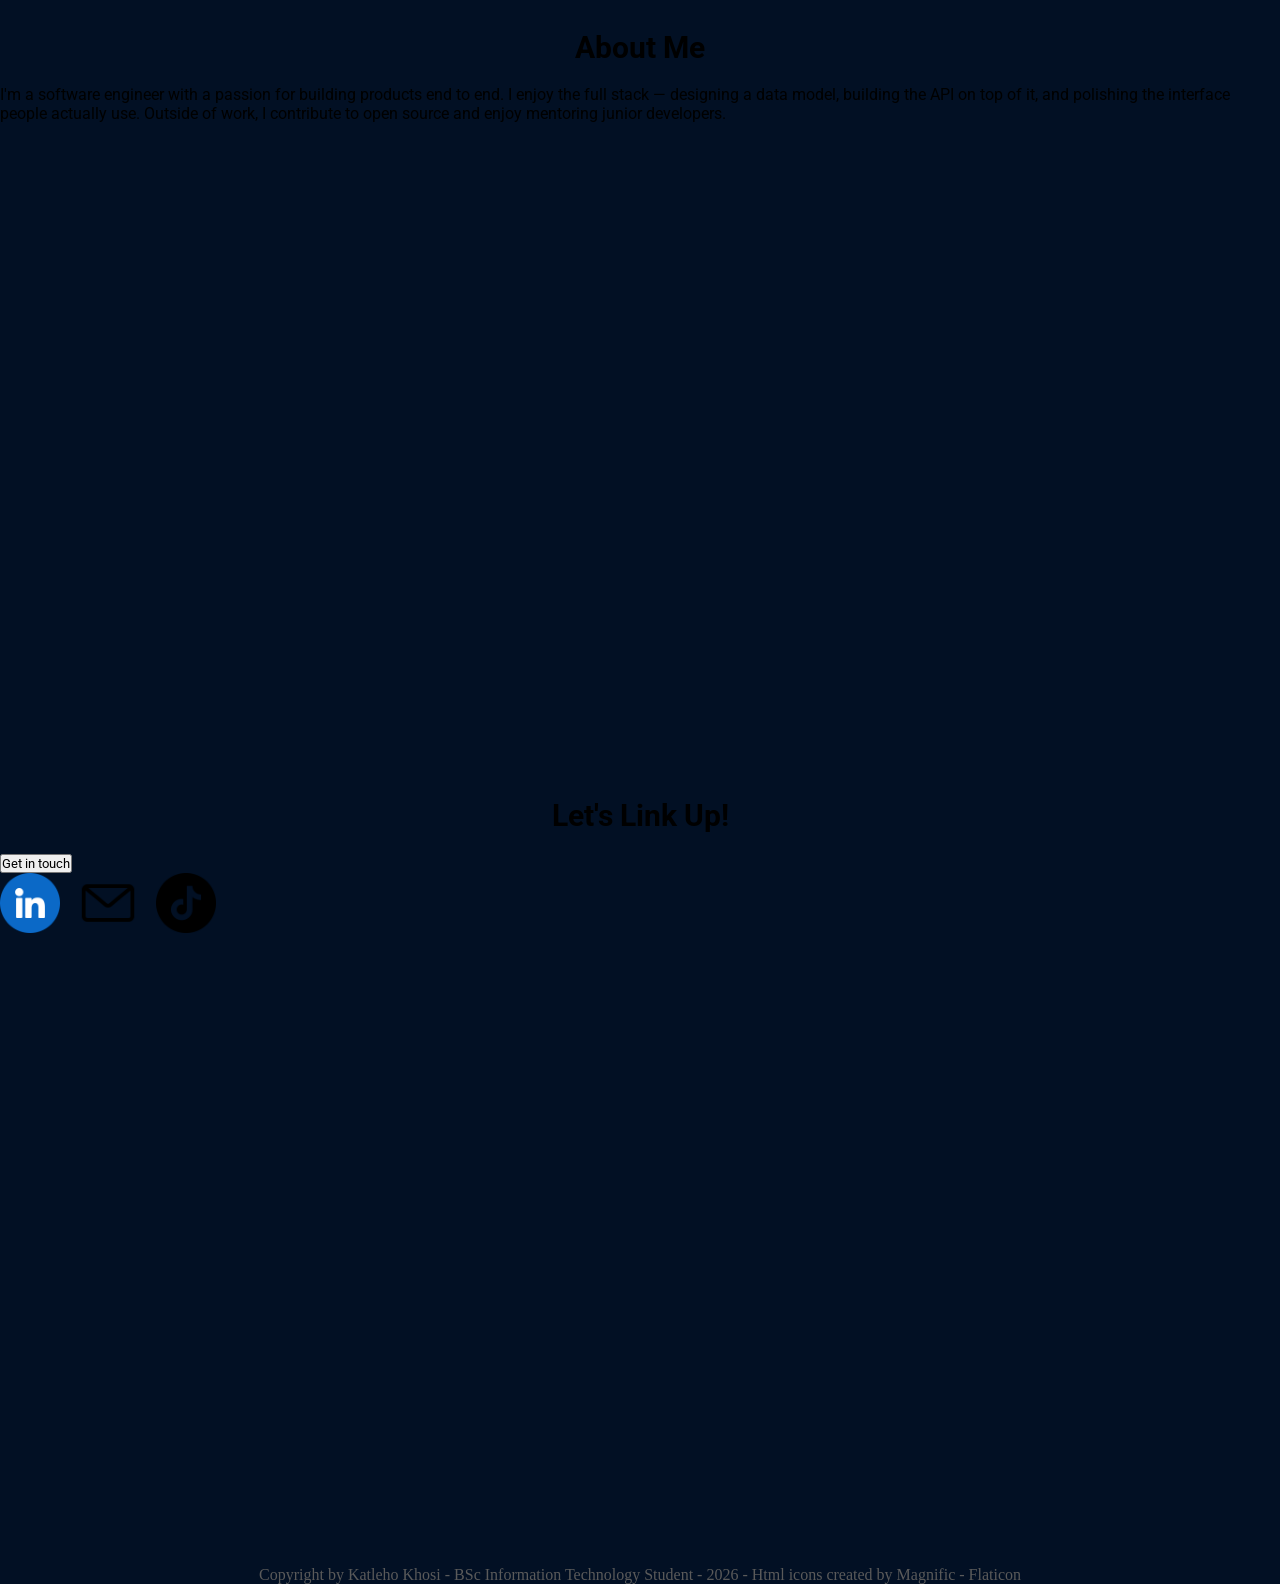
==== commit c878fbc2: "Bakground, Header, Education Fixed the header styling to feature a 2 section layout and a blured bac" ====
--- a/index.html
+++ b/index.html
@@ -32,7 +32,7 @@
     <header>
         <div class="logo">
           <p class="name_logo">
-            K.Khosi
+            K.K
           </p>
         </div>
 
--- a/Styles/general.css
+++ b/Styles/general.css
@@ -3,4 +3,8 @@
   margin: 0;
   padding: 0;
   scroll-behavior: smooth;
+}
+
+body {
+  background-color: #021024;
 }
--- a/Styles/header.css
+++ b/Styles/header.css
@@ -6,7 +6,6 @@
   left: 0;
   margin: 4px;
   padding: 6px;
-  backdrop-filter: blur(5px);
   flex-direction: row;
   align-items: center;
   justify-content: space-between;
@@ -21,8 +20,10 @@
   font-size: 26px;
   font-weight: bold;
   margin: 4px;
-  padding: 4px;
+  padding: 8px;
   cursor: pointer;
+  border-radius: 20px;
+  backdrop-filter: blur(10px);
 }
 
 .quick_links {
@@ -30,6 +31,9 @@
   align-items: center;
   flex-direction: row;
   column-gap: 12px;
+  backdrop-filter: blur(5px);
+  padding: 12px 20px;
+  border-radius: 20px;
 }
 
 .quick_links p a {
--- a/Styles/education.css
+++ b/Styles/education.css
@@ -5,4 +5,26 @@
   min-height: 760px;
   align-items: center;
   justify-content: center;
+}
+
+.title {
+  font-size: 30px;
+  font-weight: bold;
+}
+
+.education_card {
+  display: flex;
+  flex-direction: column;
+  width: 400px;
+  padding: 16px 20px;
+  margin: 18px;
+  border: 1px black solid;
+  border-radius: 8px;
+}
+
+.institution_name {
+  display: flex;
+  flex-direction: row;
+  justify-content: space-between;
+  align-items: center;
 }
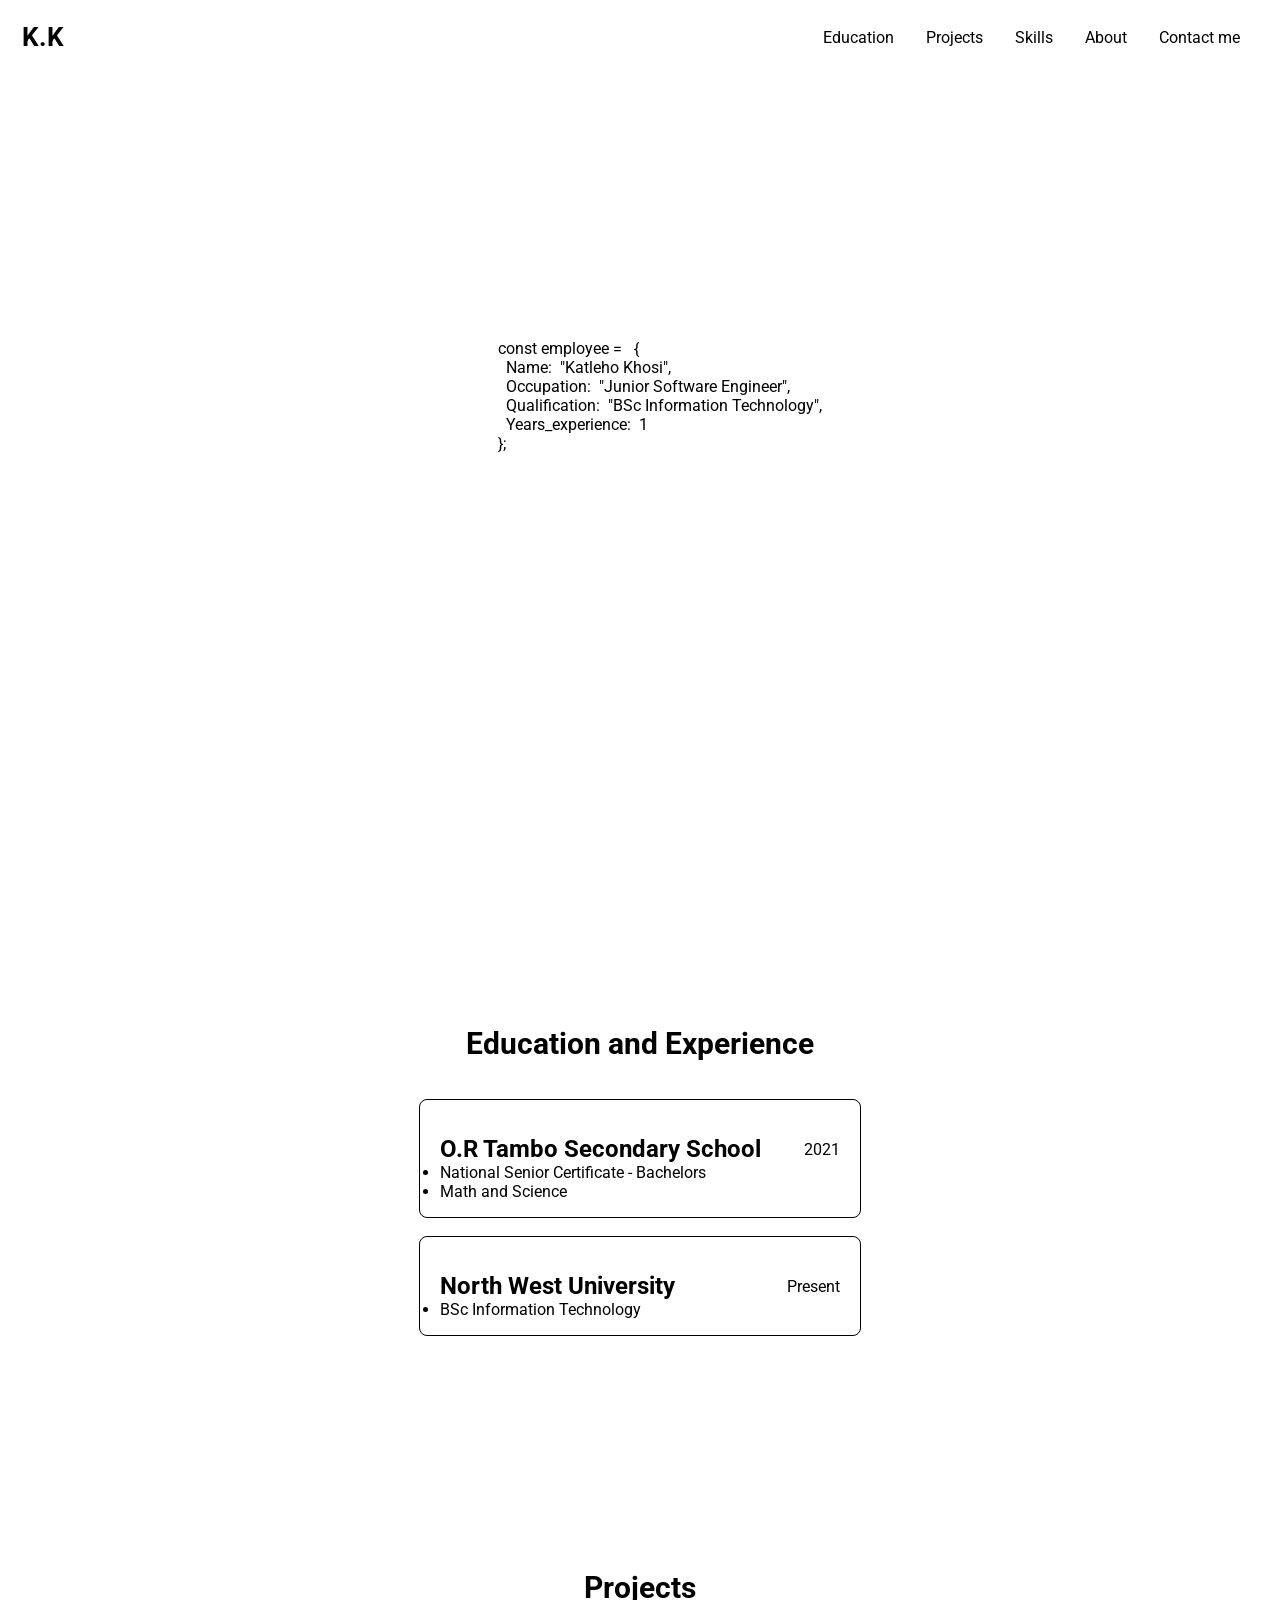
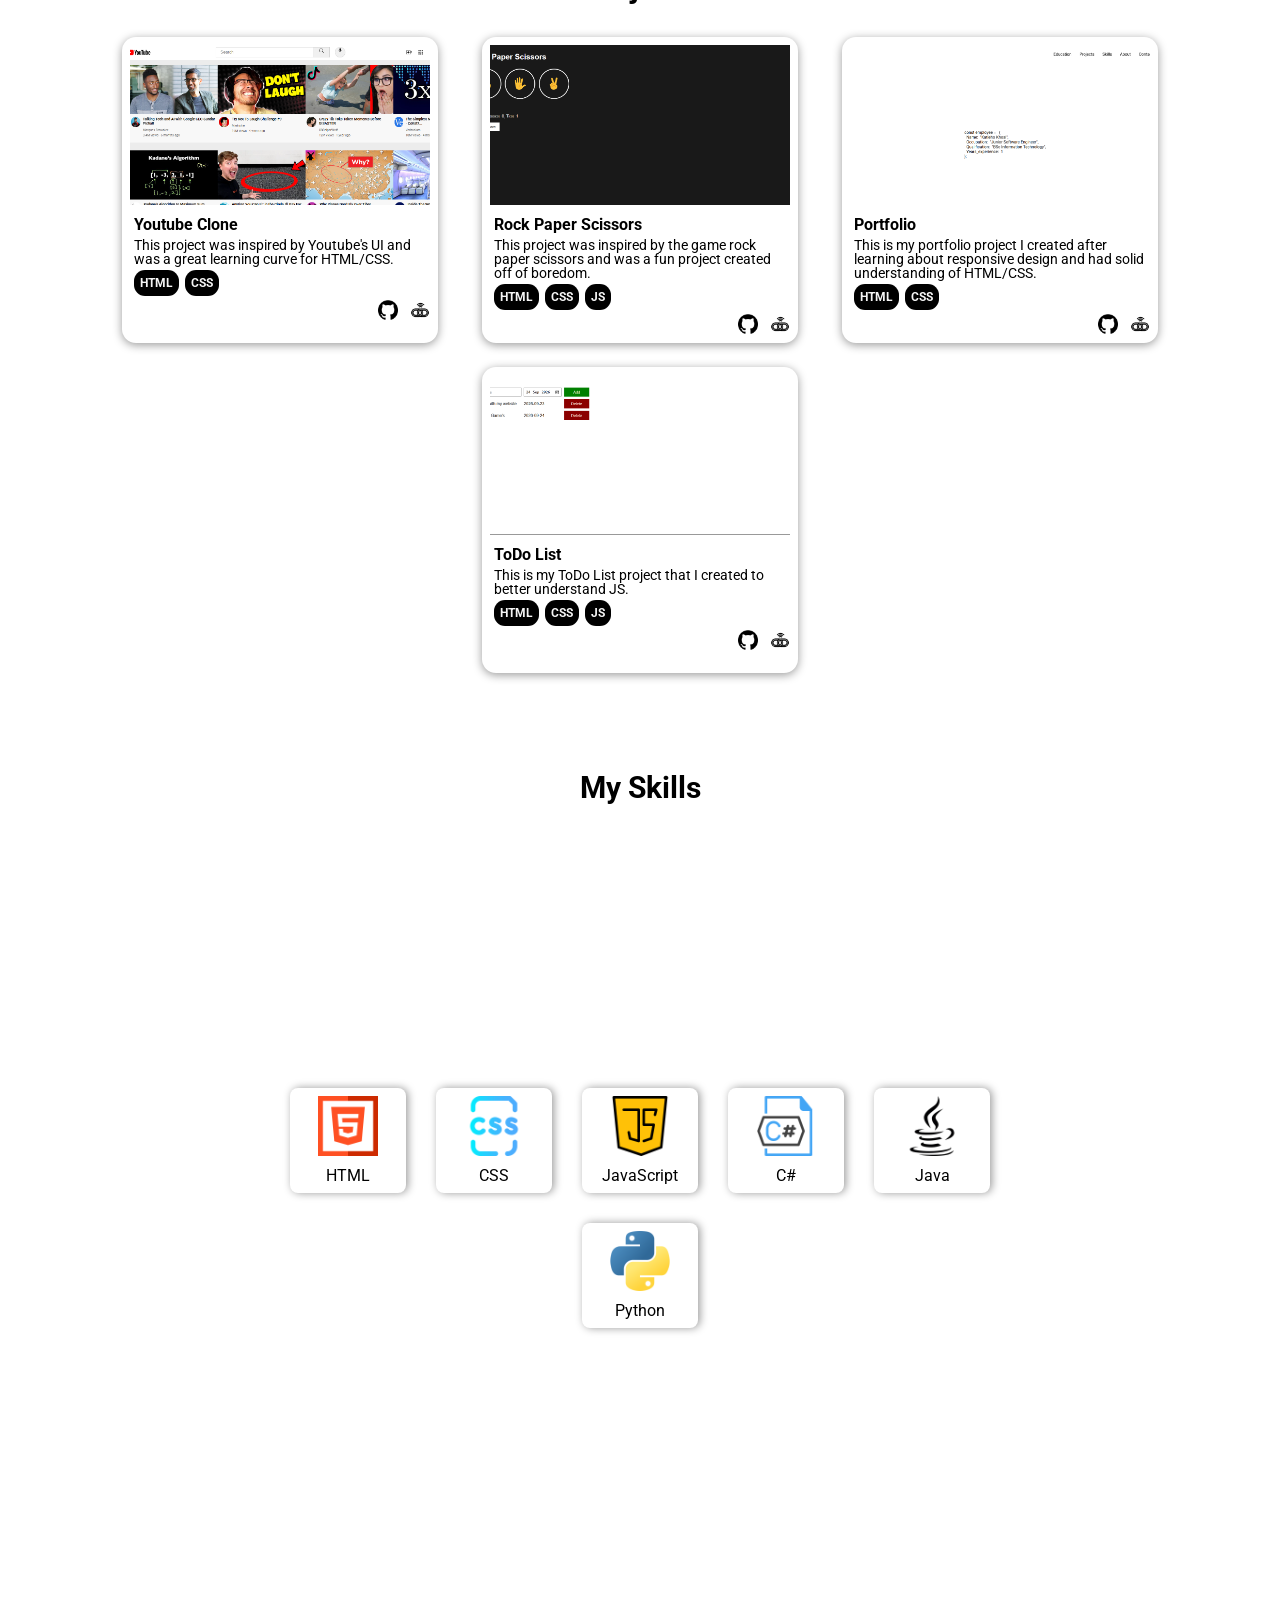
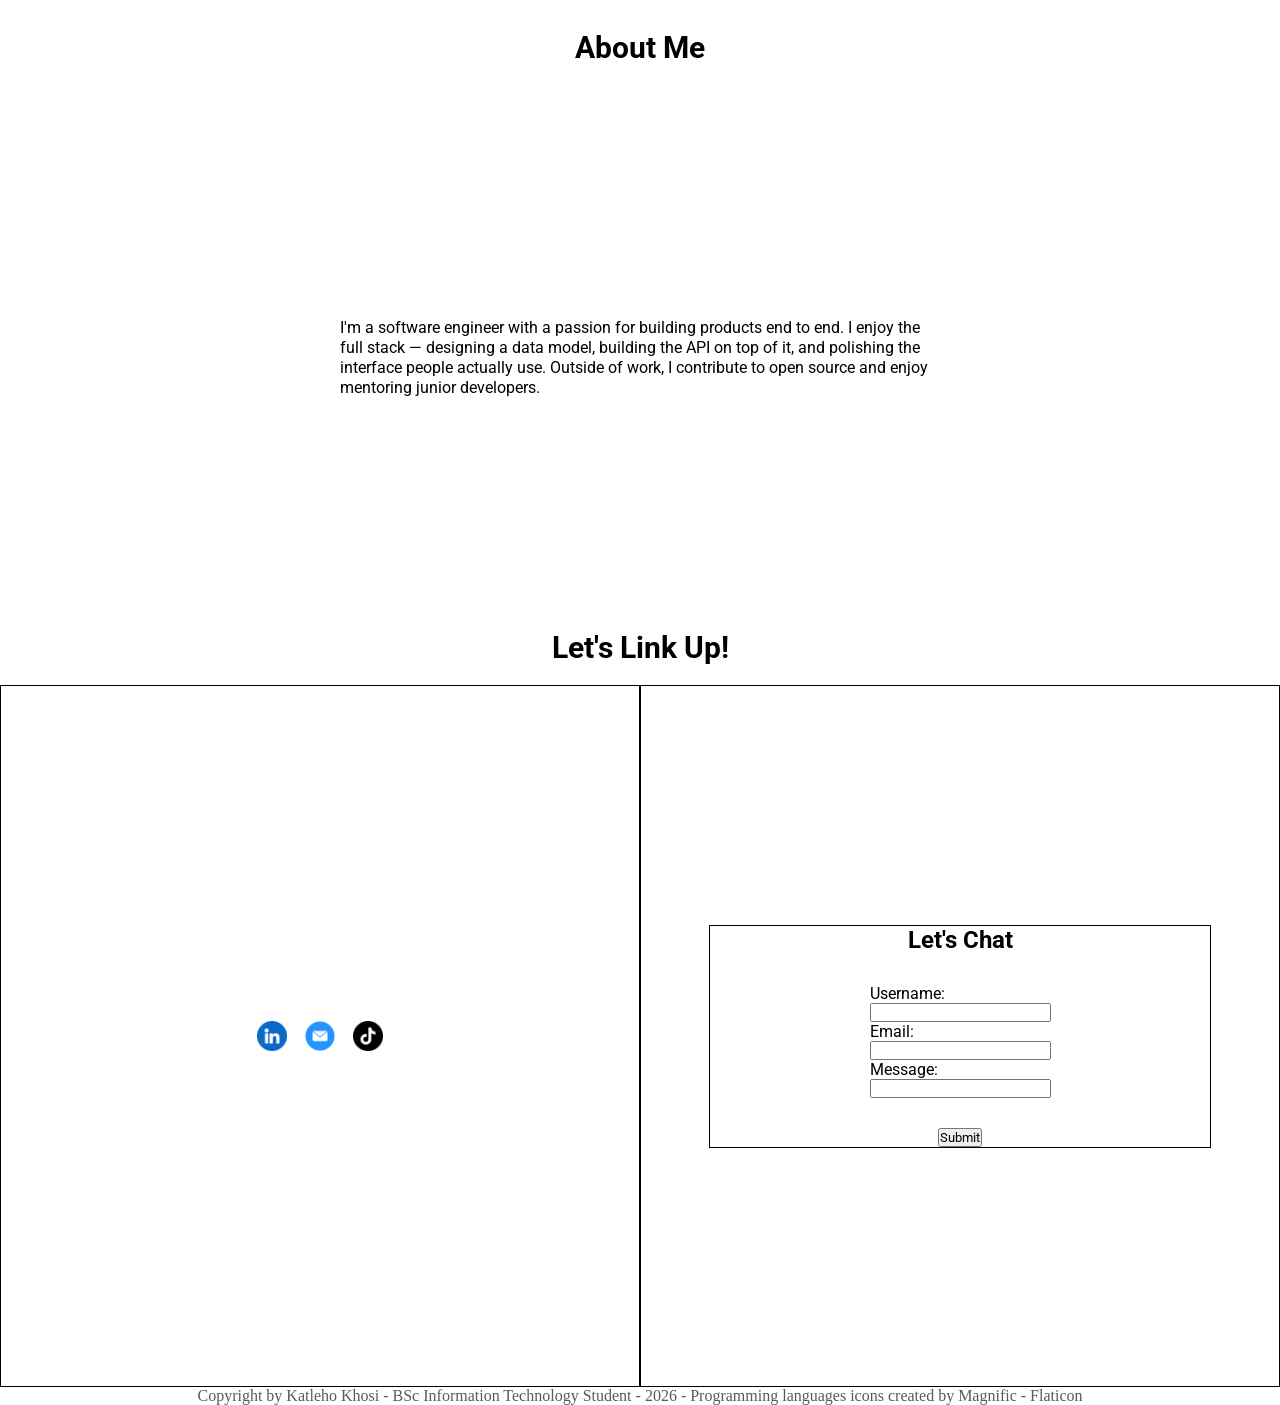
==== commit 490d9c51: "Projects, About Me, Skills, Contact Fixed the styling and layout for projects and added a repo link " ====
--- a/index.html
+++ b/index.html
@@ -139,7 +139,7 @@
         <div class="projects">
           <div class="project_card">
             <div class="project_image">
-              <img src="#" alt="youtube_clone_image" class="p_image">
+              <img src="Images/youtube-clone.png" alt="youtube_clone_image" class="p_image">
             </div>
 
             <div class="project_info">
@@ -162,11 +162,21 @@
                 </P>
               </div>
             </div>
+
+            <div class="github_live_link">
+              <a href="https://github.com/KaelibDaGent/YouTube-Clone" class="github_repo">
+                <img src="icons/github.png" alt="github_repo_link" class="github_icon">
+              </a>
+
+              <a href="https://kaelibdagent.github.io/YouTube-Clone/" class="live_link">
+                <img src="icons/links.png" alt="live_link" class="live_link_icon">
+              </a>
+            </div>
         </div>
 
         <div class="project_card">
           <div class="project_image">
-            <img src="#" alt="rockpaperscissor_image" class="p_image">
+            <img src="Images/rock-paper-scissors.png" alt="rockpaperscissor_image" class="p_image">
           </div>
 
           <div class="project_info">
@@ -192,11 +202,21 @@
               </p>
             </div>
           </div>
+
+          <div class="github_live_link">
+              <a href="https://github.com/KaelibDaGent/Rock-Paper-Scissors-Game" class="github_repo">
+                <img src="icons/github.png" alt="github_repo_link" class="github_icon">
+              </a>
+
+              <a href="https://kaelibdagent.github.io/Rock-Paper-Scissors-Game/" class="live_link">
+                <img src="icons/links.png" alt="live_link" class="live_link_icon">
+              </a>
+            </div>
         </div>
 
         <div class="project_card">
           <div class="project_image">
-            <img src="#" alt="portfolio_image" class="p_image">
+            <img src="Images/portfolio.png" alt="portfolio_image" class="p_image">
           </div>
 
           <div class="project_info">
@@ -219,11 +239,21 @@
               </P>
             </div>
           </div>
+
+          <div class="github_live_link">
+              <a href="https://github.com/KaelibDaGent/Portfolio" class="github_repo">
+                <img src="icons/github.png" alt="github_repo_link" class="github_icon">
+              </a>
+
+              <a href="https://katlehokhosi.netlify.app/" class="live_link" >
+                <img src="icons/links.png" alt="live_link" class="live_link_icon">
+              </a>
+            </div>
         </div>
 
         <div class="project_card">
           <div class="project_image">
-            <img src="#" alt="todolist_image" class="p_image">
+            <img src="Images/todolist.png" alt="todolist_image" class="p_image">
           </div>
 
           <div class="project_info">
@@ -249,6 +279,16 @@
               </p>
             </div>
           </div>
+
+          <div class="github_live_link">
+              <a href="#" class="github_repo">
+                <img src="icons/github.png" alt="github_repo_link" class="github_icon">
+              </a>
+
+              <a href="#" class="live_link">
+                <img src="icons/links.png" alt="live_link" class="live_link_icon">
+              </a>
+            </div>
         </div>
         </div>
       </div>
@@ -363,31 +403,64 @@
           </p>
         </div>
 
-        <div class="contact_me">
-          <div>
-            <button>
-              Get in touch
-            </button>
-          </div>
-
-          <div class="socials">
-            <div class="social-link">
-              <a href="https://www.linkedin.com/in/katleho-khosi-77511425b/">
-                <img src="icons/linkedin.png" class="linkedin">
-              </a>
-            </div>
-
-            <div class="social-link">
-              <a href="mailto:katleho_khosi@outlook.com">
-                <img src="icons/message.png" class="linkedin">
-              </a>
-            </div>
-
-           <div class="social-link">
-              <a href="https://www.tiktok.com/@kaelib_da_gent2?lang=en">
-                <img src="icons/tiktok.png" class="linkedin">
-              </a>
-            </div>
+        <div class="contact_content">
+          <div class="contact_me">
+            <div class="socials">
+              <div class="social-link">
+                <a href="https://www.linkedin.com/in/katleho-khosi-77511425b/">
+                  <img src="icons/linkedin.png" class="linkedin">
+                </a>
+              </div>
+
+              <div class="social-link">
+                <a href="mailto:katleho_khosi@outlook.com">
+                  <img src="icons/message.png" class="linkedin">
+                </a>
+              </div>
+
+              <div class="social-link">
+                  <a href="https://www.tiktok.com/@kaelib_da_gent2?lang=en">
+                    <img src="icons/tiktok.png" class="linkedin">
+                  </a>
+              </div>
+            </div>
+          </div>
+
+          <div class="form_section">
+            <form class="getInTouch_form">
+              <div class="form_title">
+                <h2>
+                  Let's Chat
+                </h2>
+              </div>
+
+              <div class="form_content">
+                <div class="names_email">
+                  <label for="username" class="username">
+                    Username:
+                  </label>
+                  <input type="text" class="username_input">
+
+                  <label for="user_email" class="user_email">
+                    Email:
+                  </label>
+                  <input class="user_email_input" type="email">
+                </div>
+
+                <div class="message_section">
+                  <label for="message_input" class="user_message">
+                    Message:
+                  </label>
+                  <input class="message_input" type="text">
+                </div>
+              </div>
+
+              <div class="form_btn">
+                <button class="submit_btn">
+                  Submit
+                </button>
+              </div>
+            </form>
           </div>
         </div>
       </div>
@@ -395,7 +468,7 @@
 
     <footer>
       <p>Copyright by Katleho Khosi - BSc Information Technology Student - 2026 -
-        <a href="https://www.flaticon.com/free-icons/programming-languages" title="icons">Html icons created by Magnific - Flaticon</a>
+        <a href="https://www.flaticon.com/free-icons/programming-languages" title="icons">Programming languages icons created by Magnific - Flaticon</a>
       </p>
     </footer>
   </body>
--- a/Styles/general.css
+++ b/Styles/general.css
@@ -6,5 +6,5 @@
 }
 
 body {
-  background-color: #021024;
+  background-color: white;
 }
--- a/Styles/projects.css
+++ b/Styles/projects.css
@@ -10,5 +10,85 @@
   align-items: center;
   justify-content: center;
   column-gap: 20px;
+  flex-wrap: wrap;
 }
 
+.project_card {
+  padding: 8px;
+  margin: 12px;
+  height: 290px;
+  width: 300px;
+  border-radius: 14px;
+  overflow: hidden;
+  box-shadow: 0px 2px 10px rgb(0, 0, 0,  0.4);
+}
+
+.project_image {
+  height: 160px;
+  width: 300px;
+  margin-bottom: 6px;
+}
+
+.p_image {
+  height: 100%;
+  width: 100%;
+  object-fit: cover;
+}
+
+.project_info {
+  padding: 4px;
+}
+
+.p_name {
+  font-weight: bold;
+  font-size: 16px;
+  line-height: normal;
+}
+
+.project_description {
+  display: inherit;
+  flex-direction: column;
+}
+
+.p_description {
+  font-size: 14px;
+  line-height: 100%;
+  margin-top: 4px;
+  margin-bottom: 4px;
+}
+
+.project_languages {
+  display: flex;
+  flex-direction: row;
+  column-gap: 6px;
+}
+
+.p_language {
+  background-color: black;
+  color: whitesmoke;
+  font-size: 12px;
+  font-weight: bold;
+  border-radius: 11px;
+  padding: 6px;
+}
+
+.github_live_link {
+  display: flex;
+  flex-direction: row;
+  gap: 12px;
+  align-items: center;
+  justify-content: end;
+}
+
+.github_repo,
+.live_link {
+  height: 20px;
+  width: 20px;
+}
+
+.github_icon,
+.live_link_icon {
+  height: 100%;
+  width: 100%;
+  object-fit: cover;
+}
--- a/Styles/skills.css
+++ b/Styles/skills.css
@@ -36,6 +36,9 @@
   justify-content: center;
   width: 100px; /* Gives "JavaScript" enough room so it doesn't break layout */
   text-align: center;
+  box-shadow: 2px 0px 8px rgba(0, 0, 0, 0.4);
+  border-radius: 8px;
+  padding: 8px;
 }
 
 .skill_image {
--- a/Styles/about.css
+++ b/Styles/about.css
@@ -1,5 +1,26 @@
 .about_section {
   display: flex;
   flex-direction: column;
-  min-height: 768px;
+  min-height: 600px;
+}
+
+.about_me {
+  display: flex;
+  flex-wrap: wrap;
+  justify-content: center;
+  align-items: center;
+  gap: 30px; /* Clean spacing between cards */
+  width: 100%;
+  max-width: 600px;
+  align-self: center;
+  
+  /* BULLETPROOF VERTICAL CENTERING TRICK: */
+  margin-top: auto;
+  margin-bottom: auto;
+}
+
+.about_me p {
+  font-size: 16px;
+  font-weight: 400;
+  line-height: 20px;
 }
--- a/Styles/contact.css
+++ b/Styles/contact.css
@@ -1,7 +1,7 @@
 .contact_section {
   display: flex;
   flex-direction: column;
-  min-height: 768px;
+  min-height: 700px;
 }
 
 .socials {
@@ -21,7 +21,68 @@
   object-fit: cover;
 }
 
+.contact_content {
+  display: flex;
+  flex-direction: row;
+}
 
+.contact_me {
+  display: flex;
+  border: 1px black solid;
+  height: 700px;
+  width: 50%;
+  align-items: center;
+  justify-content: center;
+}
+
+.social-link {
+  height: 30px;
+  width: 30px;
+}
+
+.linkedin {
+  height: 100%;
+  width: 100%;
+}
+
+.form_section {
+  display: flex;
+  flex-direction: column;
+  border: 1px black solid;
+  height: 700px;
+  width: 50%;
+  justify-content: center;
+  align-items: center;
+}
+
+form {
+  display: flex;
+  flex-direction: column;
+  flex-wrap: wrap;
+  justify-content: center;
+  align-items: center;
+  gap: 30px; /* Clean spacing between cards */
+  width: 100%;
+  max-width: 500px;
+  border: 1px black solid;
+  
+  /* BULLETPROOF VERTICAL CENTERING TRICK: */
+  margin-top: auto;
+  margin-bottom: auto;
+}
+
+.form_title,
+.form_btn {
+  display: flex;
+  align-items: center;
+  justify-content: center;
+}
+
+.names_email,
+.message_section {
+  display: flex;
+  flex-direction: column;
+}
 
 footer {
   display: flex;
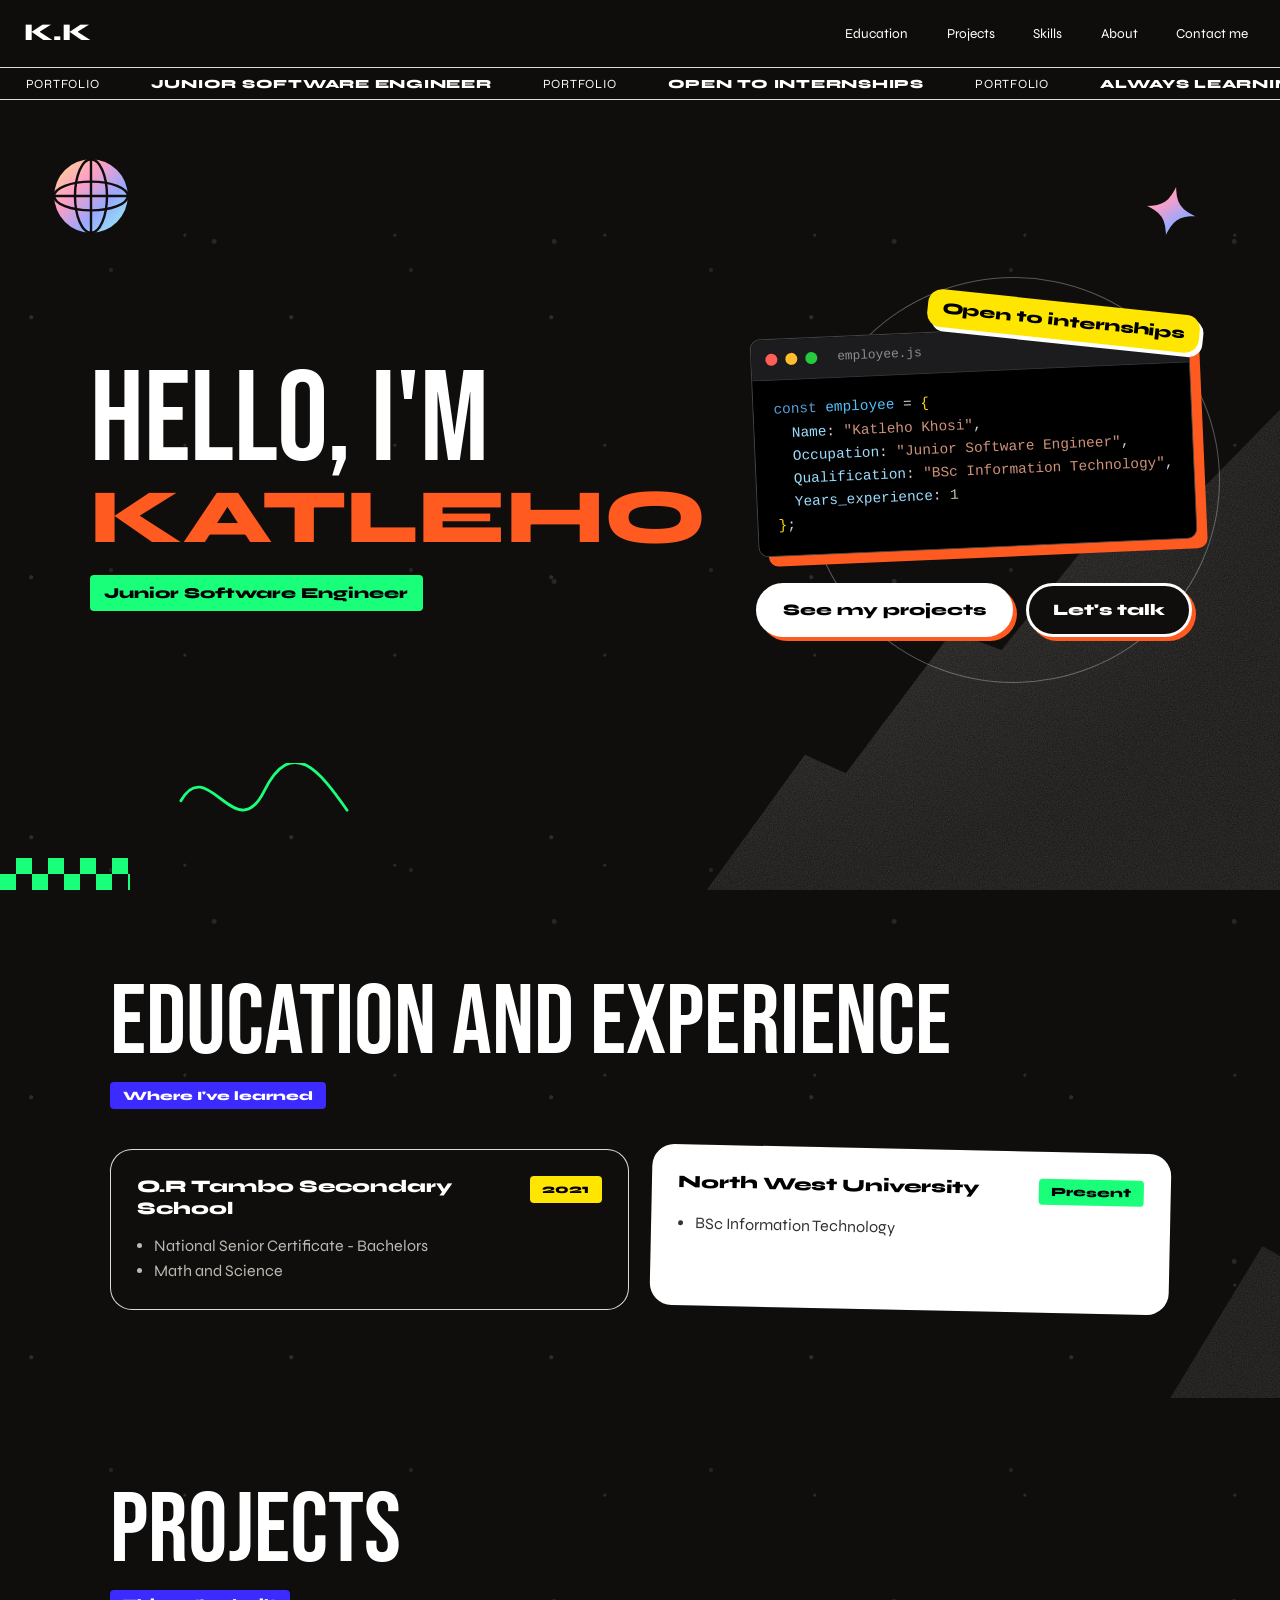
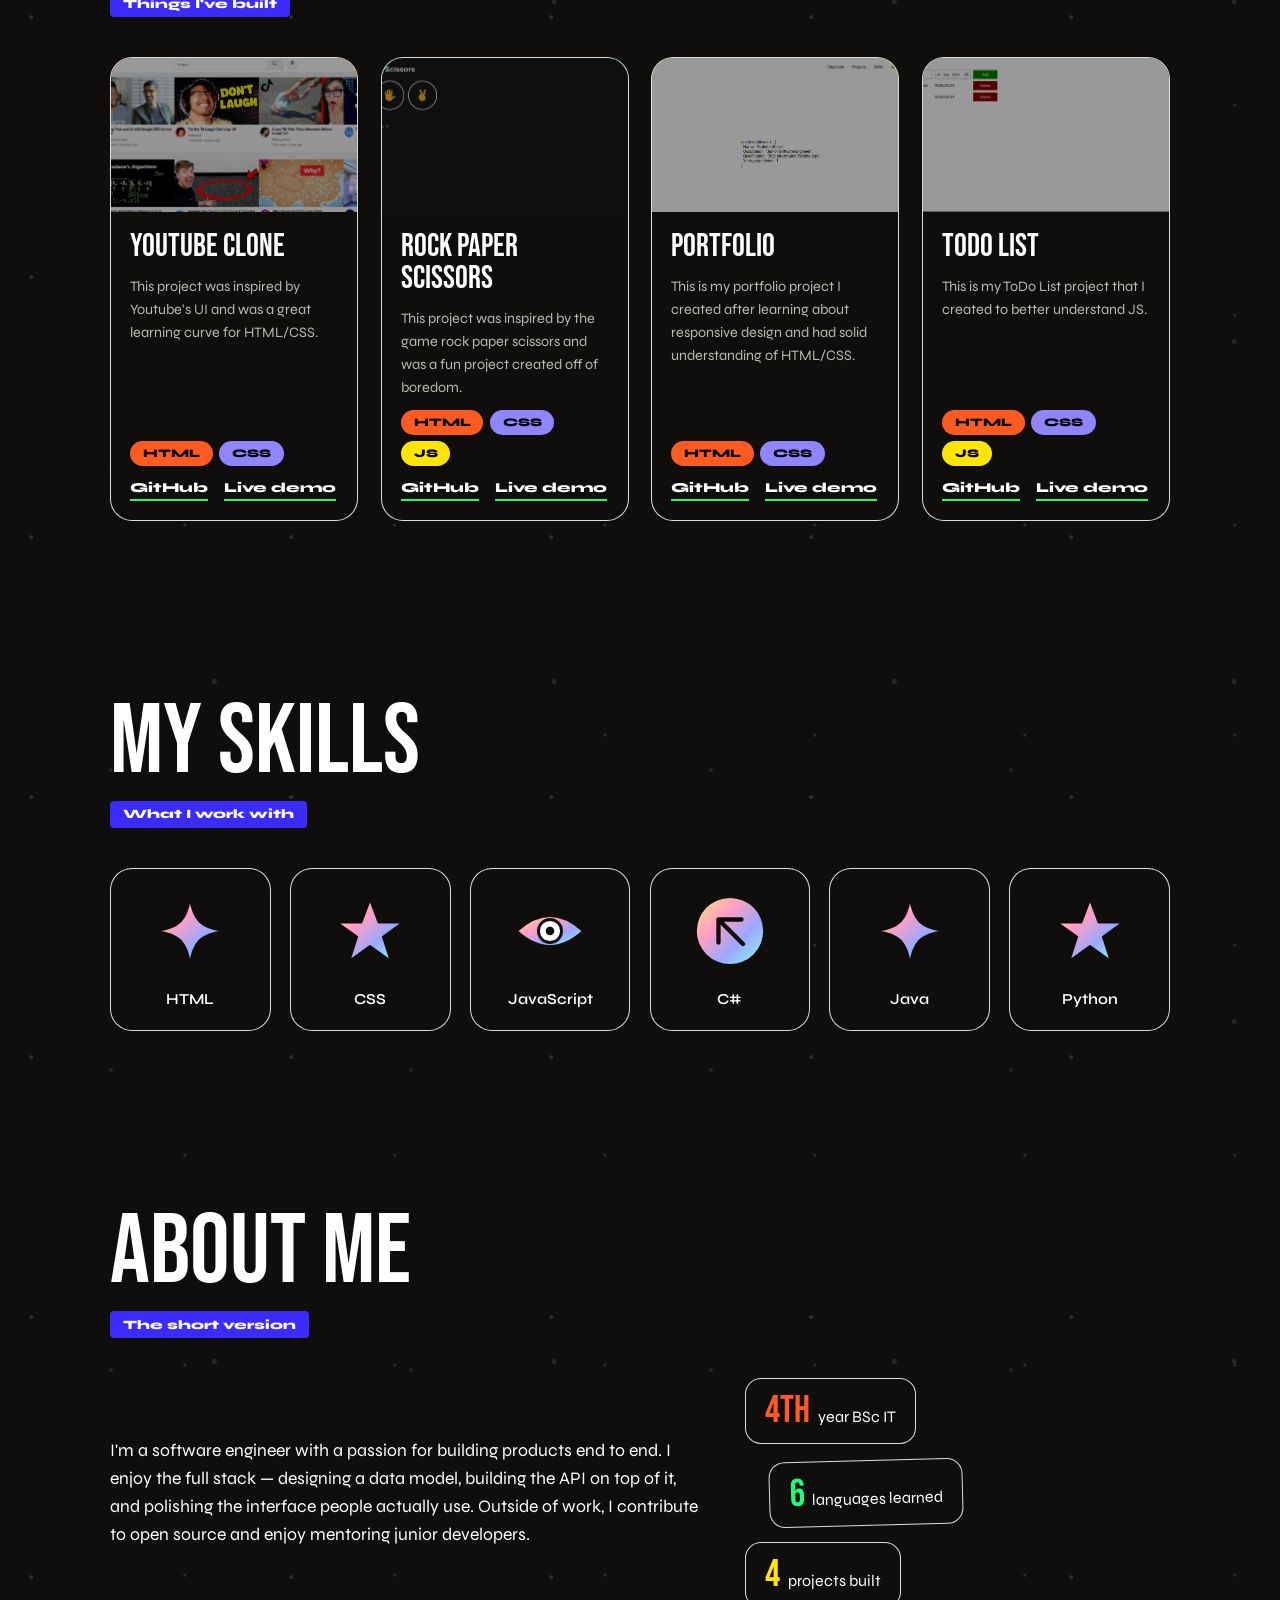
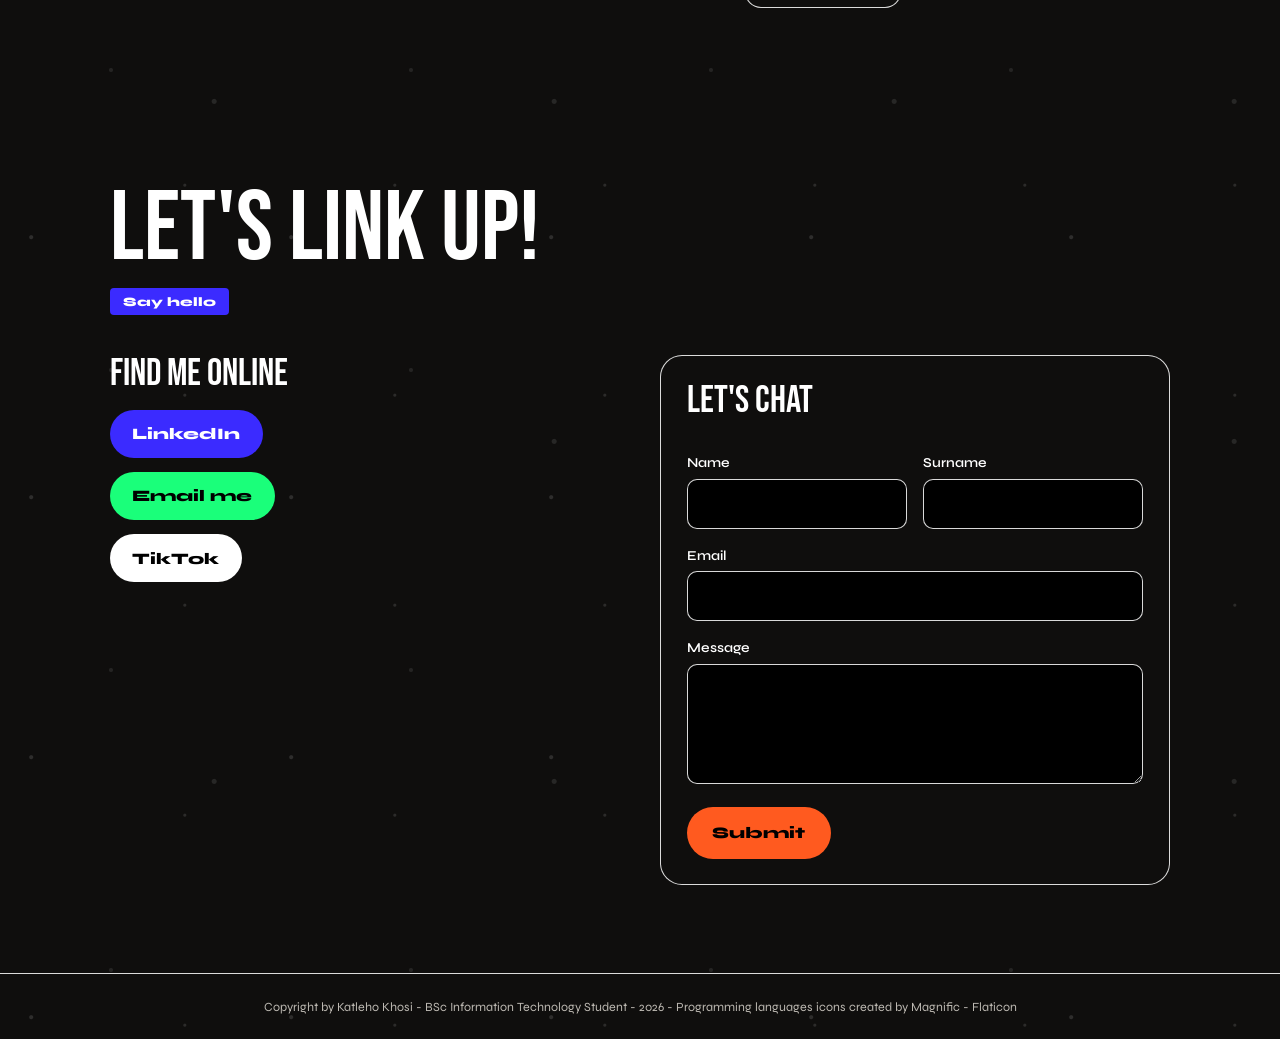
==== commit 3e4f1c2f: "Everything changed" ====
--- a/index.html
+++ b/index.html
@@ -1,475 +1,310 @@
 <!DOCTYPE html>
 <html lang="en">
-  <head>
-    <meta charset="UTF-8">
-    <meta name="viewport" content="width=device-width, initial-scale=1.0">
-    <title>Katleho Khosi | Portfolio</title>
-    <!--Css links and fav icon image link Start-->
-    <link rel="stylesheet" type="" href="Styles/general.css">
-    <link rel="favicon" type="image/icon" href="icons/circled_k.png">
-    <link rel="stylesheet" type="text/css" href="Styles/header.css">
-    <link rel="stylesheet" type="text/css" href="Styles/landing.css">
-    <link rel="stylesheet" type="text/css" href="Styles/education.css">
-    <link rel="stylesheet" type="text/css" href="Styles/projects.css">
-    <link rel="stylesheet" type="text/css" href="Styles/skills.css">
-    <link rel="stylesheet" type="text/css" href="Styles/about.css">
-    <link rel="stylesheet" type="text/css" href="Styles/contact.css">
-    <!--Css links and fav icon image link End-->
-
-    <!--Fonts Start Here-->
-    <!--Roboto font-->
-    <link rel="preconnect" href="https://fonts.googleapis.com">
-    <link rel="preconnect" href="https://fonts.gstatic.com" crossorigin>
-    <link href="https://fonts.googleapis.com/css2?family=Roboto:ital,wght@0,100..900;1,100..900&display=swap" rel="stylesheet">
-
-    <!--Garamond font-->
-    <link rel="preconnect" href="https://fonts.googleapis.com">
-    <link rel="preconnect" href="https://fonts.gstatic.com" crossorigin>
-    <link href="https://fonts.googleapis.com/css2?family=Cormorant+Garamond:ital,wght@0,300..700;1,300..700&display=swap" rel="stylesheet">
-    <!--Fonts End Here-->
-  </head>
-  <body>
-    <header>
-        <div class="logo">
-          <p class="name_logo">
-            K.K
-          </p>
+<head>
+  <meta charset="UTF-8">
+  <meta name="viewport" content="width=device-width, initial-scale=1.0">
+  <title>Katleho Khosi | Portfolio</title>
+
+  <!-- Fav icon -->
+  <link rel="icon" type="image/png" href="icons/circled_k.png">
+
+  <!-- Fonts: Bebas Neue (headings) + Syne (everything else) -->
+  <link rel="preconnect" href="https://fonts.googleapis.com">
+  <link rel="preconnect" href="https://fonts.gstatic.com" crossorigin>
+  <link href="https://fonts.googleapis.com/css2?family=Bebas+Neue&family=Syne:wght@400;600;800&display=swap" rel="stylesheet">
+
+  <!-- CSS parts (keep 01-global first) -->
+  <link rel="stylesheet" href="Styles/01-global.css">
+  <link rel="stylesheet" href="Styles/02-header.css">
+  <link rel="stylesheet" href="Styles/03-hero.css">
+  <link rel="stylesheet" href="Styles/04-education.css">
+  <link rel="stylesheet" href="Styles/05-projects.css">
+  <link rel="stylesheet" href="Styles/06-skills.css">
+  <link rel="stylesheet" href="Styles/07-about.css">
+  <link rel="stylesheet" href="Styles/08-contact.css">
+  <link rel="stylesheet" href="Styles/09-footer.css">
+</head>
+<body>
+
+  <!-- Hidden SVG: holographic gradient + sparkle used by the hero stickers -->
+  <svg class="def" aria-hidden="true" focusable="false">
+    <defs>
+      <linearGradient id="holo" x1="0" y1="0" x2="1" y2="1">
+        <stop offset="0" stop-color="#ffe08a"/><stop offset=".35" stop-color="#ff9ec4"/>
+        <stop offset=".65" stop-color="#9aa8ff"/><stop offset="1" stop-color="#8ffcf0"/>
+      </linearGradient>
+      <symbol id="i-spark" viewBox="0 0 100 100"><path d="M50 4C55 35 65 45 96 50 65 55 55 65 50 96 45 65 35 55 4 50 35 45 45 35 50 4Z" fill="url(#holo)" stroke="#0f0e0d" stroke-width="3"/></symbol>
+      <symbol id="i-star" viewBox="0 0 100 100"><path d="M50 6 62 38 96 38 68 58 79 92 50 71 21 92 32 58 4 38 38 38Z" fill="url(#holo)" stroke="#0f0e0d" stroke-width="3" stroke-linejoin="round"/></symbol>
+      <symbol id="i-eye" viewBox="0 0 100 100"><path d="M4 50Q50 8 96 50 50 92 4 50Z" fill="url(#holo)" stroke="#0f0e0d" stroke-width="3"/><circle cx="50" cy="50" r="16" fill="#fff" stroke="#0f0e0d" stroke-width="4"/><circle cx="50" cy="50" r="6" fill="#0f0e0d"/></symbol>
+      <symbol id="i-arrow" viewBox="0 0 100 100"><circle cx="50" cy="50" r="46" fill="url(#holo)"/><path d="M34 34 66 34M34 34 34 66M34 34 68 68" stroke="#0f0e0d" stroke-width="6" stroke-linecap="round" fill="none"/></symbol>
+    </defs>
+  </svg>
+
+  <header>
+    <nav aria-label="Main">
+      <a class="logo" href="#top">K.K</a>
+      <ul>
+        <li><a href="#education">Education</a></li>
+        <li><a href="#project">Projects</a></li>
+        <li><a href="#skill">Skills</a></li>
+        <li><a href="#about">About</a></li>
+        <li><a href="#contact">Contact me</a></li>
+      </ul>
+    </nav>
+
+    <!-- Scrolling ticker: edit the words in BOTH .grp groups so they stay identical -->
+    <div class="ticker" aria-hidden="true">
+      <div class="track">
+        <div class="grp"><span>Portfolio</span><span>Junior software engineer</span><span>Portfolio</span><span>Open to internships</span><span>Portfolio</span><span>Always learning</span></div>
+        <div class="grp"><span>Portfolio</span><span>Junior software engineer</span><span>Portfolio</span><span>Open to internships</span><span>Portfolio</span><span>Always learning</span></div>
+      </div>
+    </div>
+  </header>
+
+  <main id="top">
+
+    <!-- Landing / hero -->
+    <div class="hero">
+      <div class="deco paper" aria-hidden="true"></div>
+      <svg class="deco globe" viewBox="0 0 100 100" aria-hidden="true"><circle cx="50" cy="50" r="46" fill="url(#holo)"/><g fill="none" stroke="#0f0e0d" stroke-width="3"><ellipse cx="50" cy="50" rx="20" ry="46"/><ellipse cx="50" cy="50" rx="46" ry="18"/><path d="M50 4V96M4 50H96"/></g></svg>
+      <svg class="deco spark" viewBox="0 0 100 100" aria-hidden="true"><use href="#i-spark"/></svg>
+      <svg class="deco squig-g" viewBox="0 0 180 60" aria-hidden="true"><path d="M2 40C30-10 60 90 90 30S150 10 178 50" stroke="#1aff7a" stroke-width="3" fill="none" stroke-linecap="round"/></svg>
+      <div class="deco checker" aria-hidden="true"></div>
+
+      <div class="hero-inner">
+        <div>
+          <h1><span class="d">Hello, I'm</span><span class="w">Katleho</span></h1>
+          <span class="chip role">Junior Software Engineer</span>
         </div>
 
-        <div class="quick_links">
-          <p class="link">
-            <a href="#education">Education</a>
-          </p>
-
-          <p class="link">
-            <a href="#project">Projects</a>
-          </p>
-
-          <p class="link">
-            <a href="#skill">Skills</a>
-          </p>
-
-          <p class="link">
-            <a href="#about">About</a>
-          </p>
-
-          <p class="link">
-            <a href="#contact">Contact me</a>
-          </p>
+        <div class="art">
+          <span class="sticker">Open to internships</span>
+
+          <div class="mac-window">
+            <div class="mac-titlebar">
+              <span class="dot red"></span>
+              <span class="dot yellow"></span>
+              <span class="dot green"></span>
+              <span class="filename">employee.js</span>
+            </div>
+<pre class="code"><span class="keyword">const</span> <span class="variable">employee</span> = <span class="bracket">{</span>
+  <span class="property">Name</span>: <span class="value string">"Katleho Khosi"</span>,
+  <span class="property">Occupation</span>: <span class="value string">"Junior Software Engineer"</span>,
+  <span class="property">Qualification</span>: <span class="value string">"BSc Information Technology"</span>,
+  <span class="property">Years_experience</span>: <span class="value number">1</span>
+<span class="bracket">}</span>;
+</pre>
+          </div>
+
+          <div class="btns">
+            <a class="btn solid" href="#project">See my projects</a>
+            <a class="btn" href="#contact">Let's talk</a>
+          </div>
         </div>
-    </header>
-
-    <main>
-      <div class="landing_page">
-        <pre class="">
-          <span class="property">const employee =  </span> {
-            <span class="property">Name: </span> <span class="value">"Katleho Khosi",</span>
-            <span class="property">Occupation: </span> <span class="value">"Junior Software Engineer",</span>
-            <span class="property">Qualification: </span> <span class="value">"BSc Information Technology",</span>
-            <span class="property">Years_experience: </span> <span class="value">1</span>
-          };
-        </pre>
-      </div>
-
-      <div class="education_section" id="education">
-        <div class="section_title">
-          <p class="title">
-            Education and Experience
-          </p>
-        </div> 
-
-        <div class="eduacation_experience">
-          <div class="education_card">
-            <div class="education_icon">
-              <img src="" class="icon">
-            </div>
-            <div class="education_info">
-              <div class="institution_name">
-                <div class="name">
-                  <h2>O.R Tambo Secondary School</h2>
-                </div>
-
-                <div class="year_completion">
-                  <p>
-                    2021
-                  </p>
-                </div>
-              </div>
-              <div class="institution_details">
-                <ul>
-                  <li>National Senior Certificate - Bachelors</li>
-                  <li>Math and Science</li>
-                </ul>
-              </div>
-            </div>
-          </div>
-
-          <div class="education_card">
-            <div class="education_icon">
-              <img src="" class="icon">
-            </div>
-            <div class="education_info">
-              <div class="institution_name">
-                <div class="name">
-                  <h2>North West University</h2>
-                </div>
-
-                <div class="year_completion">
-                  <p>
-                    Present
-                  </p>
-                </div>
-              </div>
-              <div class="institution_details">
-                <ul>
-                  <li>BSc Information Technology</li>
-                </ul>
-              </div>
-            </div>
-          </div>
+      </div>
+    </div>
+
+    <!-- Education -->
+    <section id="education">
+      <div class="torn" aria-hidden="true"></div>
+      <div class="sec-head">
+        <h2>Education and Experience</h2>
+        <span class="chip">Where I've learned</span>
+      </div>
+
+      <div class="edu-grid">
+        <article class="edu">
+          <div class="row">
+            <h3>O.R Tambo Secondary School</h3>
+            <span class="chip">2021</span>
+          </div>
+          <ul>
+            <li>National Senior Certificate - Bachelors</li>
+            <li>Math and Science</li>
+          </ul>
+        </article>
+
+        <article class="edu now">
+          <div class="row">
+            <h3>North West University</h3>
+            <span class="chip">Present</span>
+          </div>
+          <ul>
+            <li>BSc Information Technology</li>
+          </ul>
+        </article>
+      </div>
+    </section>
+
+    <!-- Projects -->
+    <section id="project">
+      <div class="sec-head">
+        <h2>Projects</h2>
+        <span class="chip">Things I've built</span>
+      </div>
+
+      <div class="proj-grid">
+        <article class="proj">
+          <div class="thumb">
+            <img src="Images/youtube-clone.png" alt="Youtube Clone screenshot">
+          </div>
+          <div class="proj-body">
+            <h3>Youtube Clone</h3>
+            <p>This project was inspired by Youtube's UI and was a great learning curve for HTML/CSS.</p>
+            <div class="tags">
+              <span class="chip h">HTML</span>
+              <span class="chip c">CSS</span>
+            </div>
+            <div class="links">
+              <a href="https://github.com/KaelibDaGent/YouTube-Clone">GitHub</a>
+              <a href="https://kaelibdagent.github.io/YouTube-Clone/">Live demo</a>
+            </div>
+          </div>
+        </article>
+
+        <article class="proj">
+          <div class="thumb">
+            <img src="Images/rock-paper-scissors.png" alt="Rock Paper Scissors screenshot">
+          </div>
+          <div class="proj-body">
+            <h3>Rock Paper Scissors</h3>
+            <p>This project was inspired by the game rock paper scissors and was a fun project created off of boredom.</p>
+            <div class="tags">
+              <span class="chip h">HTML</span>
+              <span class="chip c">CSS</span>
+              <span class="chip j">JS</span>
+            </div>
+            <div class="links">
+              <a href="https://github.com/KaelibDaGent/Rock-Paper-Scissors-Game">GitHub</a>
+              <a href="https://kaelibdagent.github.io/Rock-Paper-Scissors-Game/">Live demo</a>
+            </div>
+          </div>
+        </article>
+
+        <article class="proj">
+          <div class="thumb">
+            <img src="Images/portfolio.png" alt="Portfolio screenshot">
+          </div>
+          <div class="proj-body">
+            <h3>Portfolio</h3>
+            <p>This is my portfolio project I created after learning about responsive design and had solid understanding of HTML/CSS.</p>
+            <div class="tags">
+              <span class="chip h">HTML</span>
+              <span class="chip c">CSS</span>
+            </div>
+            <div class="links">
+              <a href="https://github.com/KaelibDaGent/Portfolio">GitHub</a>
+              <a href="https://katlehokhosi.netlify.app/">Live demo</a>
+            </div>
+          </div>
+        </article>
+
+        <article class="proj">
+          <div class="thumb">
+            <img src="Images/todolist.png" alt="ToDo List screenshot">
+          </div>
+          <div class="proj-body">
+            <h3>ToDo List</h3>
+            <p>This is my ToDo List project that I created to better understand JS.</p>
+            <div class="tags">
+              <span class="chip h">HTML</span>
+              <span class="chip c">CSS</span>
+              <span class="chip j">JS</span>
+            </div>
+            <div class="links">
+              <a href="#">GitHub</a>
+              <a href="#">Live demo</a>
+            </div>
+          </div>
+        </article>
+      </div>
+    </section>
+
+    <!-- Skills -->
+    <section id="skill">
+      <div class="sec-head">
+        <h2>My Skills</h2>
+        <span class="chip">What I work with</span>
+      </div>
+
+      <div class="skill-grid">
+        <div class="skill"><svg aria-hidden="true"><use href="#i-spark"/></svg><span>HTML</span></div>
+        <div class="skill"><svg aria-hidden="true"><use href="#i-star"/></svg><span>CSS</span></div>
+        <div class="skill"><svg aria-hidden="true"><use href="#i-eye"/></svg><span>JavaScript</span></div>
+        <div class="skill"><svg aria-hidden="true"><use href="#i-arrow"/></svg><span>C#</span></div>
+        <div class="skill"><svg aria-hidden="true"><use href="#i-spark"/></svg><span>Java</span></div>
+        <div class="skill"><svg aria-hidden="true"><use href="#i-star"/></svg><span>Python</span></div>
+      </div>
+    </section>
+
+    <!-- About -->
+    <section id="about">
+      <div class="sec-head">
+        <h2>About Me</h2>
+        <span class="chip">The short version</span>
+      </div>
+
+      <div class="about">
+        <p>
+          I'm a software engineer with a passion for building products end to end. I enjoy the full stack — designing a data model, building the API on top of it, and polishing the interface people actually use.
+          Outside of work, I contribute to open source and enjoy mentoring junior developers.
+        </p>
+        <div class="facts">
+          <div class="fact"><b>4th</b>year BSc IT</div>
+          <div class="fact"><b>6</b>languages learned</div>
+          <div class="fact"><b>4</b>projects built</div>
         </div>
       </div>
-
-      <div class="projects_section" id="project">
-        <div class="section_title">
-          <p class="title">
-            Projects
-          </p>
-        </div> 
-        <div class="projects">
-          <div class="project_card">
-            <div class="project_image">
-              <img src="Images/youtube-clone.png" alt="youtube_clone_image" class="p_image">
-            </div>
-
-            <div class="project_info">
-              <div class="project_name">
-                <p class="p_name">
-                  Youtube Clone
-                </p>
-              </div>
-              <div class="project_description">
-                <p class="p_description">
-                  This project was inspired by Youtube's UI and was a great learning curve for HTML/CSS.
-                </p>
-              </div>
-              <div class="project_languages">
-                <P class="p_language">
-                  HTML
-                </P>
-                <P class="p_language">
-                  CSS
-                </P>
-              </div>
-            </div>
-
-            <div class="github_live_link">
-              <a href="https://github.com/KaelibDaGent/YouTube-Clone" class="github_repo">
-                <img src="icons/github.png" alt="github_repo_link" class="github_icon">
-              </a>
-
-              <a href="https://kaelibdagent.github.io/YouTube-Clone/" class="live_link">
-                <img src="icons/links.png" alt="live_link" class="live_link_icon">
-              </a>
-            </div>
+    </section>
+
+    <!-- Contact -->
+    <section id="contact">
+      <div class="sec-head">
+        <h2>Let's Link Up!</h2>
+        <span class="chip">Say hello</span>
+      </div>
+
+      <div class="contact">
+        <div>
+          <h3>Find me online</h3>
+          <div class="socials">
+            <a class="social" style="background:var(--blue);color:#fff" href="https://www.linkedin.com/in/katleho-khosi-77511425b/">LinkedIn</a>
+            <a class="social" style="background:var(--green)" href="mailto:katleho_khosi@outlook.com">Email me</a>
+            <a class="social" style="background:#fff" href="https://www.tiktok.com/@kaelib_da_gent2?lang=en">TikTok</a>
+          </div>
         </div>
 
-        <div class="project_card">
-          <div class="project_image">
-            <img src="Images/rock-paper-scissors.png" alt="rockpaperscissor_image" class="p_image">
-          </div>
-
-          <div class="project_info">
-            <div class="project_name">
-              <p class="p_name">
-                Rock Paper Scissors
-              </p>
-            </div>
-            <div class="project_description">
-              <p class="p_description">
-                This project was inspired by the game rock paper scissors and was a fun project created off of boredom.
-              </p>
-            </div>
-            <div class="project_languages">
-              <P class="p_language">
-                HTML
-              </P>
-              <P class="p_language">
-                CSS
-              </P>
-              <p class="p_language">
-                JS
-              </p>
-            </div>
-          </div>
-
-          <div class="github_live_link">
-              <a href="https://github.com/KaelibDaGent/Rock-Paper-Scissors-Game" class="github_repo">
-                <img src="icons/github.png" alt="github_repo_link" class="github_icon">
-              </a>
-
-              <a href="https://kaelibdagent.github.io/Rock-Paper-Scissors-Game/" class="live_link">
-                <img src="icons/links.png" alt="live_link" class="live_link_icon">
-              </a>
-            </div>
-        </div>
-
-        <div class="project_card">
-          <div class="project_image">
-            <img src="Images/portfolio.png" alt="portfolio_image" class="p_image">
-          </div>
-
-          <div class="project_info">
-            <div class="project_name">
-              <p class="p_name">
-                Portfolio
-              </p>
-            </div>
-            <div class="project_description">
-              <p class="p_description">
-                This is my portfolio project I created after learning about responsive design and had solid understanding of HTML/CSS.
-              </p>
-            </div>
-            <div class="project_languages">
-              <P class="p_language">
-                HTML
-              </P>
-              <P class="p_language">
-                CSS
-              </P>
-            </div>
-          </div>
-
-          <div class="github_live_link">
-              <a href="https://github.com/KaelibDaGent/Portfolio" class="github_repo">
-                <img src="icons/github.png" alt="github_repo_link" class="github_icon">
-              </a>
-
-              <a href="https://katlehokhosi.netlify.app/" class="live_link" >
-                <img src="icons/links.png" alt="live_link" class="live_link_icon">
-              </a>
-            </div>
-        </div>
-
-        <div class="project_card">
-          <div class="project_image">
-            <img src="Images/todolist.png" alt="todolist_image" class="p_image">
-          </div>
-
-          <div class="project_info">
-            <div class="project_name">
-              <p class="p_name">
-                ToDo List
-              </p>
-            </div>
-            <div class="project_description">
-              <p class="p_description">
-                This is my ToDo List project that I created to better understand JS.
-              </p>
-            </div>
-            <div class="project_languages">
-              <p class="p_language">
-                HTML
-              </p>
-              <P class="p_language">
-                CSS
-              </P>
-              <p class="p_language">
-                JS
-              </p>
-            </div>
-          </div>
-
-          <div class="github_live_link">
-              <a href="#" class="github_repo">
-                <img src="icons/github.png" alt="github_repo_link" class="github_icon">
-              </a>
-
-              <a href="#" class="live_link">
-                <img src="icons/links.png" alt="live_link" class="live_link_icon">
-              </a>
-            </div>
-        </div>
-        </div>
-      </div>
-
-      <div class="skills_section" id="skill">
-        <div class="section_title">
-          <p class="title">
-            My Skills
-          </p>
-        </div> 
-
-        <div class="skills"> 
-          <div class="skills_card">
-            <div class="skill_image">
-              <img src="icons/html.png" alt="html_icon/image" class="s_image">
-            </div>
-            <div class="skill_details">
-              <div class="skill_name">
-                <P class="s_name">
-                  HTML
-                </P>
-              </div>
-            </div>
-          </div>
-
-          <div class="skills_card">
-            <div class="skill_image">
-              <img src="icons/css-file.png" alt="css_icon/image" class="s_image">
-            </div>
-            <div class="skill_details">
-              <div class="skill_name">
-                <P class="s_name">
-                  CSS
-                </P>
-              </div>
-            </div>
-          </div>
-
-          <div class="skills_card">
-            <div class="skill_image">
-              <img src="icons/java-script.png" alt="js_icon/image" class="s_image">
-            </div>
-            <div class="skill_details">
-              <div class="skill_name">
-                <P class="s_name">
-                  JavaScript
-                </P>
-              </div>
-            </div>
-          </div>
-
-          <div class="skills_card">
-            <div class="skill_image">
-              <img src="icons/language.png" alt="cs_icon/image" class="s_image">
-            </div>
-            <div class="skill_details">
-              <div class="skill_name">
-                <P class="s_name">
-                  C#
-                </P>
-              </div>
-            </div>
-          </div>
-
-          <div class="skills_card">
-            <div class="skill_image">
-              <img src="icons/java-logo.png" alt="java_icon/image" class="s_image">
-            </div>
-            <div class="skill_details">
-              <div class="skill_name">
-                <P class="s_name">
-                  Java
-                </P>
-              </div>
-            </div>
-          </div>
-
-          <div class="skills_card">
-            <div class="skill_image">
-              <img src="icons/python.png" alt="python_icon/image" class="s_image">
-            </div>
-            <div class="skill_details">
-              <div class="skill_name">
-                <P class="s_name">
-                  Python
-                </P>
-              </div>
-            </div>
-          </div>
-        </div>
-      </div>
-
-      <div class="about_section" id="about">
-        <div class="section_title">
-          <p class="title">
-            About Me
-          </p>
-        </div>
-
-        <div class="about_me">
-          <p>
-            I'm a software engineer with a passion for building products end to end. I enjoy the full stack — designing a data model, building the API on top of it, and polishing the interface people actually use.
-            Outside of work, I contribute to open source and enjoy mentoring junior developers.
-          </p>
-        </div>
-      </div>
-
-      <div class="contact_section" id="contact">
-        <div class="section_title">
-          <p class="title">
-            Let's Link Up!
-          </p>
-        </div>
-
-        <div class="contact_content">
-          <div class="contact_me">
-            <div class="socials">
-              <div class="social-link">
-                <a href="https://www.linkedin.com/in/katleho-khosi-77511425b/">
-                  <img src="icons/linkedin.png" class="linkedin">
-                </a>
-              </div>
-
-              <div class="social-link">
-                <a href="mailto:katleho_khosi@outlook.com">
-                  <img src="icons/message.png" class="linkedin">
-                </a>
-              </div>
-
-              <div class="social-link">
-                  <a href="https://www.tiktok.com/@kaelib_da_gent2?lang=en">
-                    <img src="icons/tiktok.png" class="linkedin">
-                  </a>
-              </div>
-            </div>
-          </div>
-
-          <div class="form_section">
-            <form class="getInTouch_form">
-              <div class="form_title">
-                <h2>
-                  Let's Chat
-                </h2>
-              </div>
-
-              <div class="form_content">
-                <div class="names_email">
-                  <label for="username" class="username">
-                    Username:
-                  </label>
-                  <input type="text" class="username_input">
-
-                  <label for="user_email" class="user_email">
-                    Email:
-                  </label>
-                  <input class="user_email_input" type="email">
-                </div>
-
-                <div class="message_section">
-                  <label for="message_input" class="user_message">
-                    Message:
-                  </label>
-                  <input class="message_input" type="text">
-                </div>
-              </div>
-
-              <div class="form_btn">
-                <button class="submit_btn">
-                  Submit
-                </button>
-              </div>
-            </form>
-          </div>
-        </div>
-      </div>
-    </main>
-
-    <footer>
-      <p>Copyright by Katleho Khosi - BSc Information Technology Student - 2026 -
-        <a href="https://www.flaticon.com/free-icons/programming-languages" title="icons">Programming languages icons created by Magnific - Flaticon</a>
-      </p>
-    </footer>
-  </body>
+        <form action="#" method="post">
+          <h3>Let's Chat</h3>
+          <div class="pair">
+            <div>
+              <label for="name">Name</label>
+              <input id="name" name="name" type="text" autocomplete="given-name" required>
+            </div>
+            <div>
+              <label for="surname">Surname</label>
+              <input id="surname" name="surname" type="text" autocomplete="family-name" required>
+            </div>
+          </div>
+          <div>
+            <label for="email">Email</label>
+            <input id="email" name="email" type="email" autocomplete="email" required>
+          </div>
+          <div>
+            <label for="msg">Message</label>
+            <textarea id="msg" name="message" required></textarea>
+          </div>
+          <button type="submit">Submit</button>
+        </form>
+      </div>
+    </section>
+
+  </main>
+
+  <footer>
+    Copyright by Katleho Khosi - BSc Information Technology Student - 2026 -
+    <a href="https://www.flaticon.com/free-icons/programming-languages" title="icons">Programming languages icons created by Magnific - Flaticon</a>
+  </footer>
+
+</body>
 </html>
--- a/Styles/01-global.css
+++ b/Styles/01-global.css
@@ -0,0 +1,43 @@
+/* ============================================================
+   1. GLOBAL
+   Variables, reset, body, shared classes (.d, .chip) and section heading styles.
+   Everything else depends on this part, so keep it at the top.
+   ============================================================ */
+:root{
+  --bg:#0f0e0d; --ink:#fff; --mute:#bdb9b2;
+  --orange:#ff5a1f; --green:#1aff7a; --yellow:#ffe600; --blue:#3b2bff;
+  --line:rgba(255,255,255,.85);
+  --display:'Bebas Neue',Impact,sans-serif;
+  --wide:'Syne','Arial Black',sans-serif;
+  --grain:url("data:image/svg+xml,%3Csvg xmlns='http://www.w3.org/2000/svg' width='300' height='300'%3E%3Cfilter id='n'%3E%3CfeTurbulence type='fractalNoise' baseFrequency='.8' numOctaves='3' stitchTiles='stitch'/%3E%3CfeColorMatrix values='0 0 0 0 1 0 0 0 0 1 0 0 0 0 1 0 0 0 .14 0'/%3E%3C/filter%3E%3Crect width='100%25' height='100%25' filter='url(%23n)'/%3E%3C/svg%3E");
+}
+*{box-sizing:border-box;margin:0;padding:0}
+html{scroll-behavior:smooth}
+body{
+  font-family:var(--wide);color:var(--ink);line-height:1.6;
+  background:
+    radial-gradient(circle at 12% 22%,rgba(255,255,255,.13) 1.5px,transparent 2.5px),
+    radial-gradient(circle at 63% 71%,rgba(255,255,255,.1) 2px,transparent 3px),
+    radial-gradient(circle at 88% 12%,rgba(255,255,255,.12) 1px,transparent 2px),
+    radial-gradient(circle at 37% 90%,rgba(255,255,255,.09) 1.5px,transparent 2.5px),
+    var(--bg);
+  background-size:260px 260px,340px 340px,210px 210px,300px 300px,auto;
+  overflow-x:hidden;
+}
+a{color:inherit;text-decoration:none}
+a:focus-visible,input:focus-visible,textarea:focus-visible{outline:3px solid var(--green);outline-offset:3px}
+svg.def{position:absolute;width:0;height:0}
+
+.d{font-family:var(--display);font-weight:400;line-height:.9;text-transform:uppercase}
+.chip{display:inline-block;padding:.2rem .8rem;font-weight:800;font-size:.8rem;border-radius:4px}
+
+section{position:relative;max-width:1100px;margin:0 auto;padding:5.5rem 1.25rem;scroll-margin-top:100px}
+.sec-head{margin-bottom:2.5rem}
+.sec-head h2{font-family:var(--display);font-weight:400;text-transform:uppercase;line-height:.92;font-size:clamp(3.2rem,9vw,6.2rem)}
+.sec-head .chip{margin-top:.8rem;background:var(--blue);color:#fff}
+
+@media (prefers-reduced-motion:reduce){
+  html{scroll-behavior:auto}
+  .track{animation:none}
+  *{transition:none!important}
+}
--- a/Styles/02-header.css
+++ b/Styles/02-header.css
@@ -0,0 +1,16 @@
+/* ============================================================
+   2. HEADER
+   Sticky nav + scrolling ticker (marquee). HTML: <header> > <nav> and .ticker
+   ============================================================ */
+header{position:sticky;top:0;z-index:50;background:rgba(15,14,13,.92);backdrop-filter:blur(8px)}
+nav{display:flex;flex-wrap:wrap;align-items:center;justify-content:space-between;gap:.75rem 1.5rem;padding:.9rem 1.5rem}
+.logo{font-weight:800;font-size:1.5rem}
+nav ul{display:flex;flex-wrap:wrap;gap:.4rem 1.4rem;list-style:none;font-size:.85rem}
+nav ul a{padding:.2rem .5rem;border-radius:4px}
+nav ul a:hover{background:var(--green);color:#000}
+.ticker{overflow:hidden;border-top:1px solid var(--line);border-bottom:1px solid var(--line)}
+.track{display:flex;width:max-content;animation:slide 32s linear infinite}
+.grp{display:flex;flex-shrink:0}
+.grp span{padding:.35rem 1.6rem;font-size:.78rem;text-transform:uppercase;letter-spacing:.06em;white-space:nowrap}
+.grp span:nth-child(even){font-weight:800}
+@keyframes slide{to{transform:translateX(-50%)}}
--- a/Styles/03-hero.css
+++ b/Styles/03-hero.css
@@ -0,0 +1,37 @@
+/* ============================================================
+   3. HERO / LANDING
+   Split layout, Mac editor window, buttons, sticker and background decorations.
+   HTML: .hero > .deco elements + .hero-inner
+   ============================================================ */
+.hero{position:relative;overflow:hidden;min-height:calc(100vh - 110px);display:flex;align-items:center;padding:4rem 1.25rem 5rem}
+.hero-inner{position:relative;z-index:2;width:100%;max-width:1100px;margin:0 auto;display:grid;grid-template-columns:1.1fr 1fr;gap:3rem;align-items:center}
+.hero h1{display:flex;flex-direction:column;align-items:flex-start}
+.hero h1 .d{font-size:clamp(4rem,10.5vw,8rem)}
+.hero h1 .w{font-weight:800;font-size:clamp(2.4rem,7vw,4.8rem);line-height:1;color:var(--orange);text-transform:uppercase}
+.btns{display:flex;flex-wrap:wrap;gap:.8rem}
+.art .btns{position:relative;z-index:2;justify-content:center;margin-top:2.2rem}
+.role{background:var(--green);color:#000;font-size:.95rem;padding:.35rem .9rem;margin-top:1.2rem}
+.btn{display:inline-block;padding:.7rem 1.5rem;border-radius:999px;font-weight:800;font-size:1rem;border:3px solid #fff;background:var(--bg);color:#fff;box-shadow:4px 4px 0 var(--orange);transition:transform .12s,box-shadow .12s}
+.btn.solid{background:#fff;color:#000}
+.btn:hover{transform:translate(3px,3px);box-shadow:1px 1px 0 var(--orange)}
+.art{position:relative;padding:1.5rem 0 2rem}
+.art::before{content:"";position:absolute;inset:-8% -6% -4% 12%;border-radius:50%;border:1.5px solid rgba(255,255,255,.3);z-index:0}
+.sticker{position:absolute;z-index:3;right:-6px;top:-4px;transform:rotate(6deg);background:var(--yellow);color:#000;border-radius:14px;padding:.4rem .9rem;font-weight:800;box-shadow:4px 4px 0 #fff}
+
+/* mac window (kept from original) */
+.mac-window{position:relative;z-index:2;transform:rotate(-2.5deg);background:#000;border-radius:10px;overflow:hidden;box-shadow:10px 10px 0 var(--orange);border:1px solid #444;text-align:left}
+.mac-titlebar{display:flex;align-items:center;gap:8px;padding:10px 14px;background:#1c1c1e;border-bottom:1px solid #333}
+.dot{width:12px;height:12px;border-radius:50%;display:inline-block}
+.dot.red{background:#ff5f56}.dot.yellow{background:#ffbd2e}.dot.green{background:#27c93f}
+.filename{margin-left:12px;font-size:.8rem;color:#8e8e93;font-family:"SF Mono",Menlo,Consolas,monospace}
+.code{margin:0;padding:18px 20px;background:#000;color:#d4d4d4;font-family:"Fira Code","SF Mono",Menlo,Consolas,monospace;font-size:.9rem;line-height:1.6;overflow-x:auto}
+.keyword{color:#569cd6}.variable{color:#4fc1ff}.bracket{color:#ffd700}.property{color:#9cdcfe}
+.value.string{color:#ce9178}.value.number{color:#b5cea8}
+
+.deco{position:absolute;z-index:1;pointer-events:none}
+.paper{right:0;bottom:0;width:64%;height:78%;background:var(--grain),radial-gradient(ellipse at 30% 30%,#2a2826,#151413 70%);
+  clip-path:polygon(30% 100%,42% 78%,47% 81%,60% 58%,66% 61%,80% 38%,86% 41%,100% 22%,100% 100%)}
+.globe{top:7%;left:4%;width:80px}
+.spark{top:10%;right:6%;width:64px;transform:rotate(12deg)}
+.squig-g{bottom:9%;left:14%;width:170px}
+.checker{left:0;bottom:0;width:130px;height:32px;background:repeating-conic-gradient(var(--green) 0 25%,transparent 0 50%) 0 0/32px 32px;z-index:3}
--- a/Styles/04-education.css
+++ b/Styles/04-education.css
@@ -0,0 +1,15 @@
+/* ============================================================
+   4. EDUCATION
+   HTML: <section id="education">
+   ============================================================ */
+.torn{position:absolute;inset:0 -50vw 0 auto;width:60%;z-index:-1;background:var(--grain),#181716;opacity:.9;
+  clip-path:polygon(0 100%,14% 70%,18% 73%,40% 40%,46% 44%,70% 12%,76% 15%,100% 0,100% 100%)}
+.edu-grid{display:grid;grid-template-columns:repeat(auto-fit,minmax(280px,1fr));gap:1.4rem}
+.edu{border:1px solid var(--line);border-radius:22px;padding:1.6rem;background:var(--bg)}
+.edu .row{display:flex;justify-content:space-between;align-items:flex-start;gap:1rem;margin-bottom:.8rem}
+.edu h3{font-size:1.1rem;font-weight:800;line-height:1.25}
+.edu ul{padding-left:1.1rem;color:var(--mute)}
+.edu .chip{background:var(--yellow);color:#000;flex-shrink:0}
+.edu.now{background:#fff;color:#000;transform:rotate(1.2deg)}
+.edu.now ul{color:#333}
+.edu.now .chip{background:var(--green)}
--- a/Styles/05-projects.css
+++ b/Styles/05-projects.css
@@ -0,0 +1,20 @@
+/* ============================================================
+   5. PROJECTS
+   HTML: <section id="projects">
+   ============================================================ */
+.proj-grid{display:grid;grid-template-columns:repeat(auto-fit,minmax(240px,1fr));gap:1.4rem}
+.proj{display:flex;flex-direction:column;border:1px solid var(--line);border-radius:22px;overflow:hidden;background:var(--bg);transition:transform .2s,border-color .2s}
+.proj:hover{transform:translateY(-6px) rotate(-.8deg);border-color:var(--green)}
+.thumb{aspect-ratio:16/10;display:grid;place-items:center;font-family:var(--display);font-size:3rem;color:#000;background:var(--grain),var(--c)}
+.thumb img{width:100%;height:100%;object-fit:cover}
+.thumb img{filter:brightness(.6)}
+.proj:nth-child(1){--c:var(--orange)}.proj:nth-child(2){--c:var(--green)}.proj:nth-child(3){--c:var(--yellow)}.proj:nth-child(4){--c:#8f86ff}
+.proj-body{padding:1.2rem;display:flex;flex-direction:column;gap:.7rem;flex:1}
+.proj h3{font-family:var(--display);font-weight:400;font-size:2rem;line-height:1;text-transform:uppercase}
+.proj p{color:var(--mute);font-size:.9rem;flex:1}
+.tags{display:flex;flex-wrap:wrap;gap:.4rem}
+.tags .chip{border-radius:999px;font-size:.72rem;color:#000}
+.h{background:var(--orange)}.c{background:#8f86ff}.j{background:var(--yellow)}
+.links{display:flex;gap:1rem;font-weight:800;font-size:.85rem}
+.links a{border-bottom:2px solid var(--green)}
+.links a:hover{background:var(--green);color:#000}
--- a/Styles/06-skills.css
+++ b/Styles/06-skills.css
@@ -0,0 +1,9 @@
+/* ============================================================
+   6. SKILLS
+   HTML: <section id="skills">
+   ============================================================ */
+.skill-grid{display:grid;grid-template-columns:repeat(auto-fit,minmax(150px,1fr));gap:1.2rem}
+.skill{border:1px solid var(--line);border-radius:22px;padding:1.6rem 1rem 1.2rem;text-align:center;background:var(--bg);transition:background .2s,color .2s,transform .2s}
+.skill svg{width:72px;height:72px;margin-bottom:.8rem}
+.skill span{display:block;font-weight:600;font-size:.95rem}
+.skill:hover{background:#fff;color:#000;transform:translateY(-4px)}
--- a/Styles/07-about.css
+++ b/Styles/07-about.css
@@ -0,0 +1,12 @@
+/* ============================================================
+   7. ABOUT
+   HTML: <section id="about">
+   ============================================================ */
+.about{display:grid;grid-template-columns:1.4fr 1fr;gap:2.5rem;align-items:center}
+.about p{font-size:1.1rem;max-width:60ch}
+.facts{display:flex;flex-direction:column;gap:1rem;align-items:flex-start}
+.fact{border:1px solid var(--line);border-radius:16px;padding:.8rem 1.2rem;background:var(--bg)}
+.fact b{font-family:var(--display);font-weight:400;font-size:2.4rem;line-height:1;margin-right:.5rem;color:var(--orange)}
+.fact:nth-child(2){margin-left:1.5rem;transform:rotate(-1.5deg)}
+.fact:nth-child(2) b{color:var(--green)}
+.fact:nth-child(3) b{color:var(--yellow)}
--- a/Styles/08-contact.css
+++ b/Styles/08-contact.css
@@ -0,0 +1,16 @@
+/* ============================================================
+   8. CONTACT (links + form)
+   HTML: <section id="contact">
+   ============================================================ */
+.contact{display:grid;grid-template-columns:1fr 1fr;gap:2.5rem;align-items:start}
+.contact h3{font-family:var(--display);font-weight:400;font-size:2.4rem;line-height:1;text-transform:uppercase;margin-bottom:1rem}
+.socials{display:flex;flex-direction:column;gap:.9rem;align-items:flex-start}
+.social{padding:.7rem 1.4rem;border-radius:999px;font-weight:800;color:#000;transition:transform .15s}
+.social:hover{transform:rotate(-2deg) scale(1.04)}
+form{border:1px solid var(--line);border-radius:22px;padding:1.6rem;display:grid;gap:1rem;background:var(--bg)}
+.pair{display:grid;grid-template-columns:1fr 1fr;gap:1rem}
+label{display:block;font-size:.85rem;font-weight:600;margin-bottom:.3rem}
+input,textarea{width:100%;background:#000;color:#fff;border:1px solid var(--line);border-radius:10px;padding:.7rem .8rem;font:inherit}
+textarea{min-height:120px;resize:vertical}
+button{font:inherit;font-weight:800;background:var(--orange);color:#000;border:0;border-radius:999px;padding:.8rem 1.6rem;cursor:pointer;justify-self:start;transition:transform .15s}
+button:hover{transform:translateY(-3px)}
--- a/Styles/09-footer.css
+++ b/Styles/09-footer.css
@@ -0,0 +1,4 @@
+/* ============================================================
+   9. FOOTER
+   ============================================================ */
+footer{border-top:1px solid var(--line);padding:1.4rem 1.25rem;text-align:center;font-size:.78rem;color:var(--mute)}
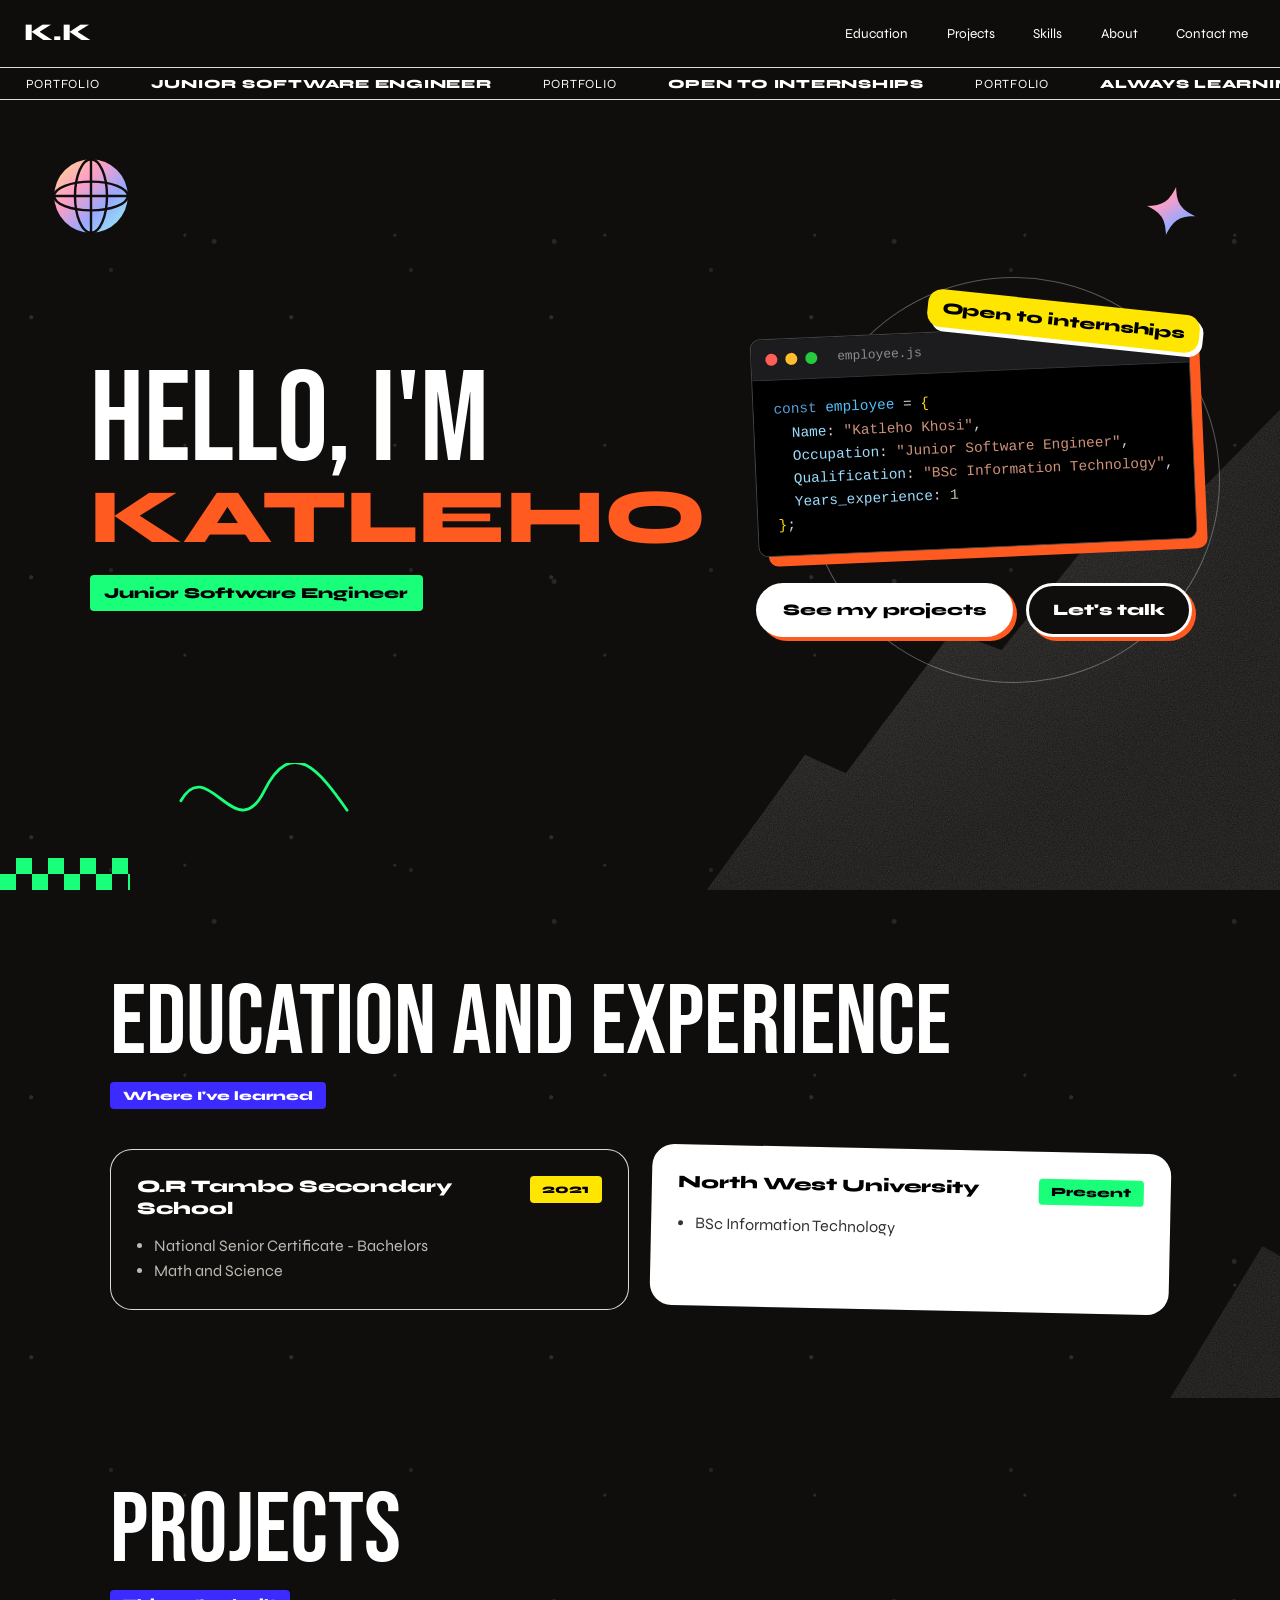
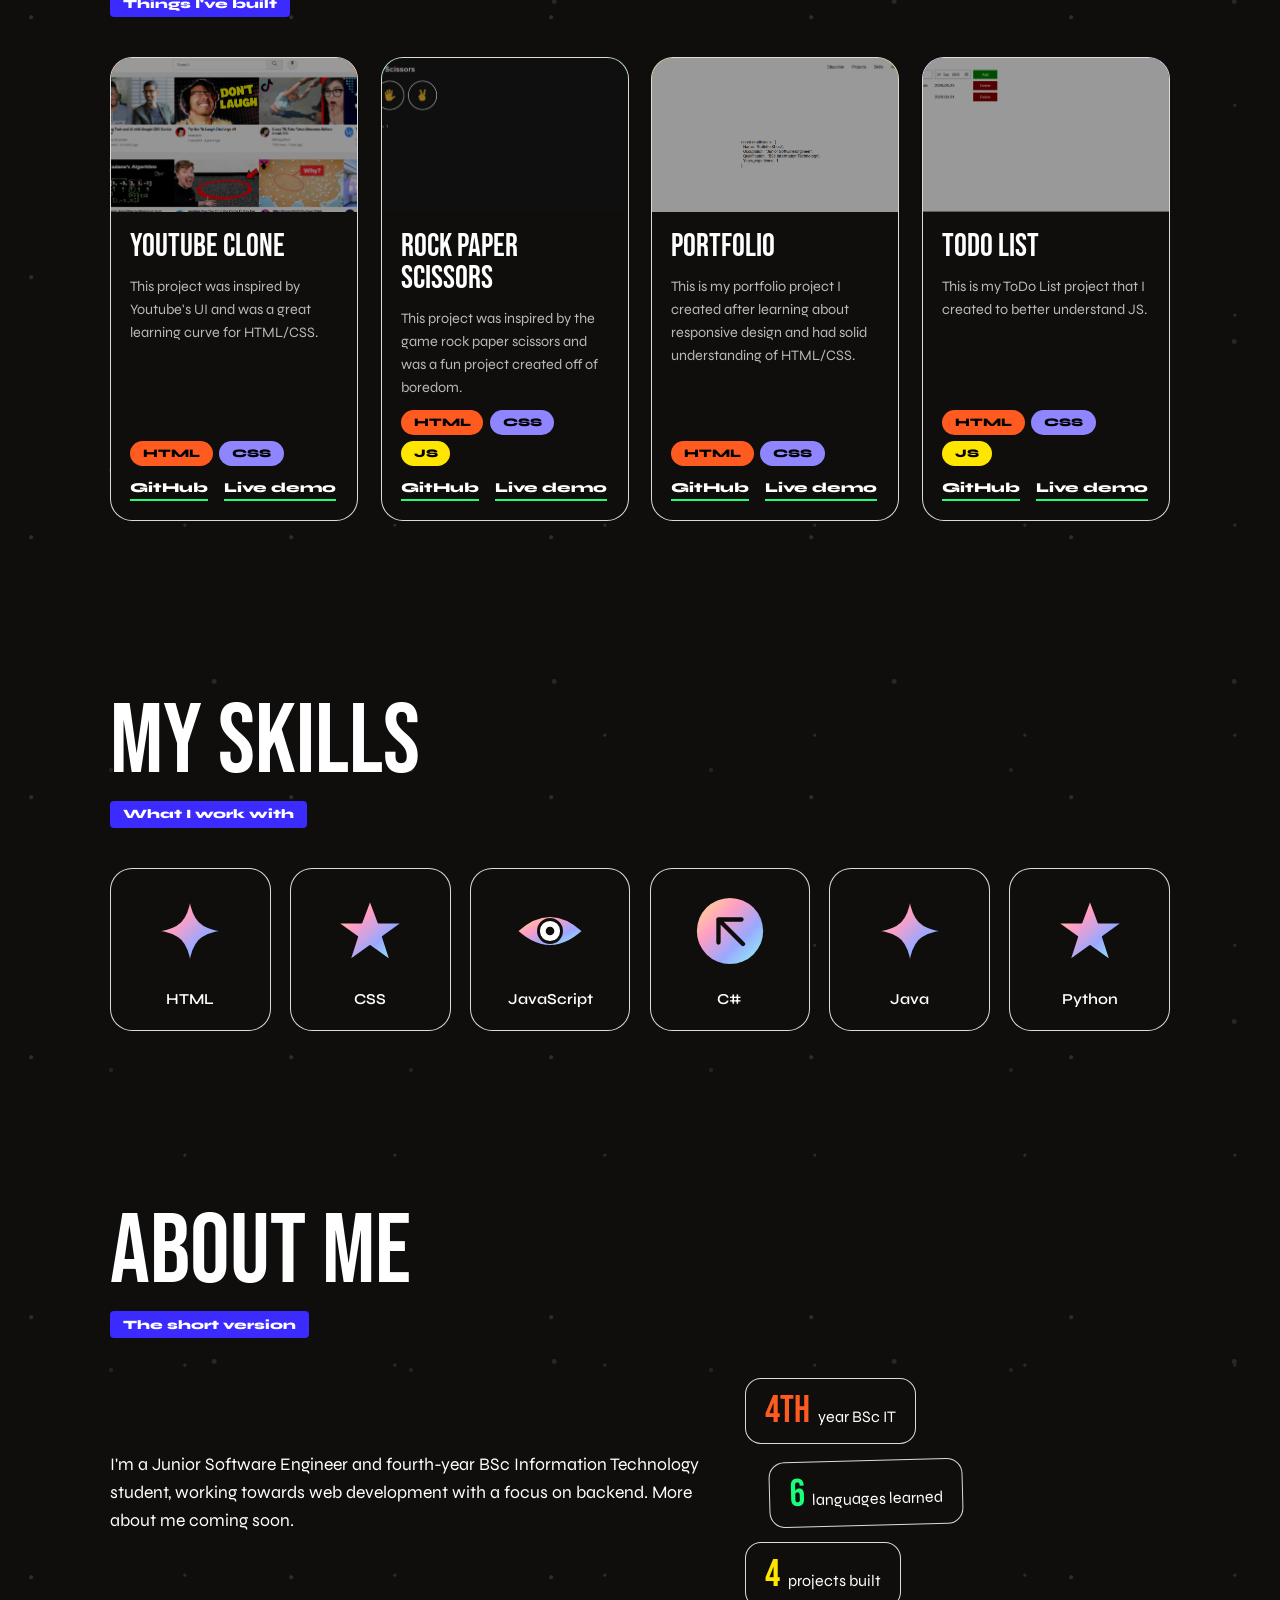
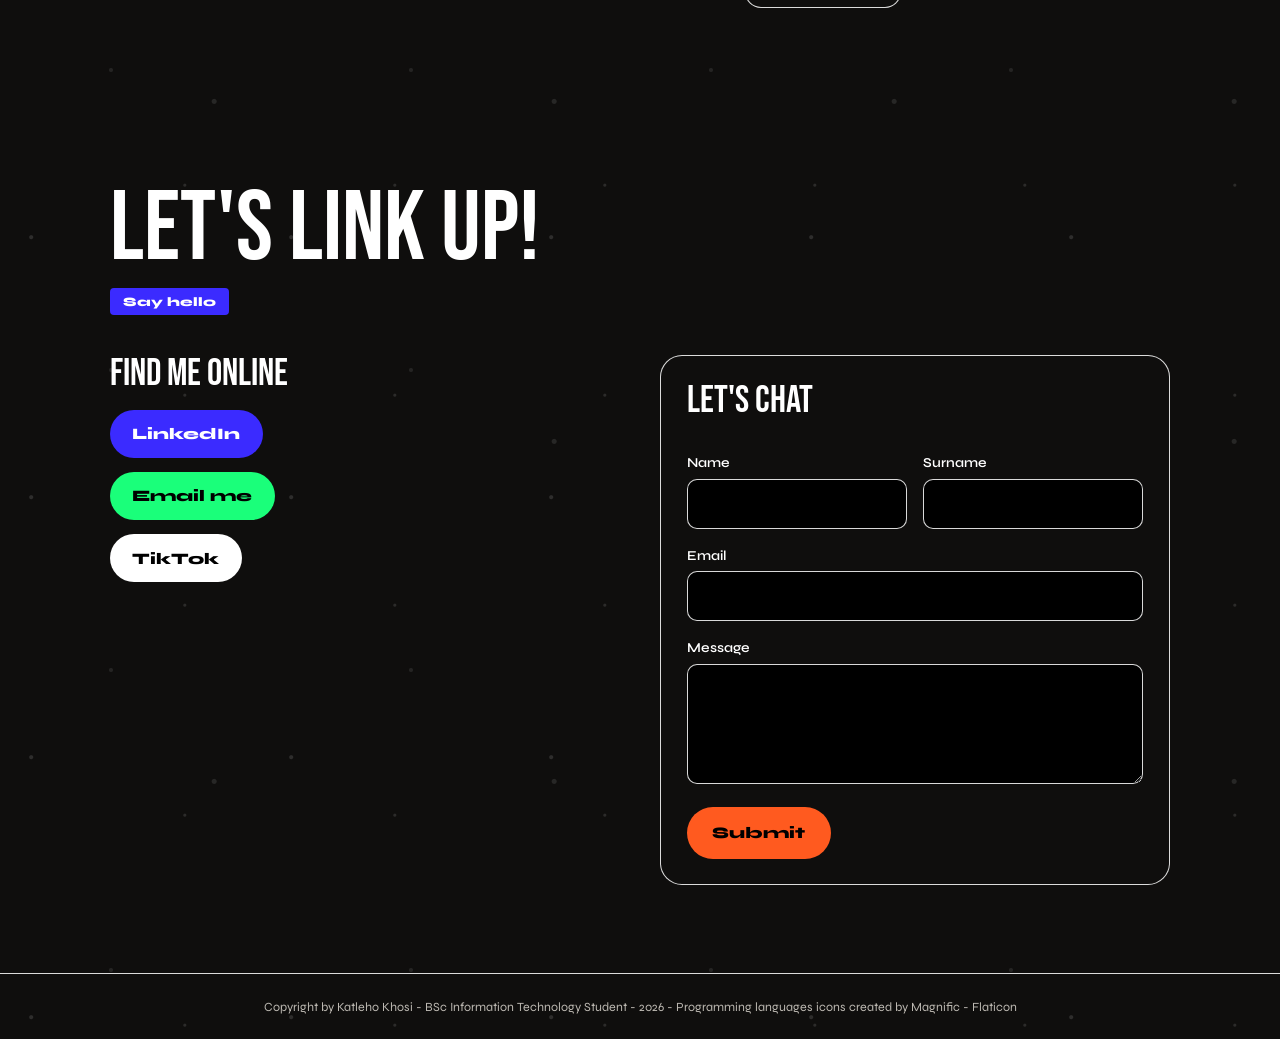
==== commit 0d10fa93: "Update index.html" ====
--- a/index.html
+++ b/index.html
@@ -246,8 +246,7 @@
 
       <div class="about">
         <p>
-          I'm a software engineer with a passion for building products end to end. I enjoy the full stack — designing a data model, building the API on top of it, and polishing the interface people actually use.
-          Outside of work, I contribute to open source and enjoy mentoring junior developers.
+          I'm a Junior Software Engineer and fourth-year BSc Information Technology student, working towards web development with a focus on backend. More about me coming soon.
         </p>
         <div class="facts">
           <div class="fact"><b>4th</b>year BSc IT</div>
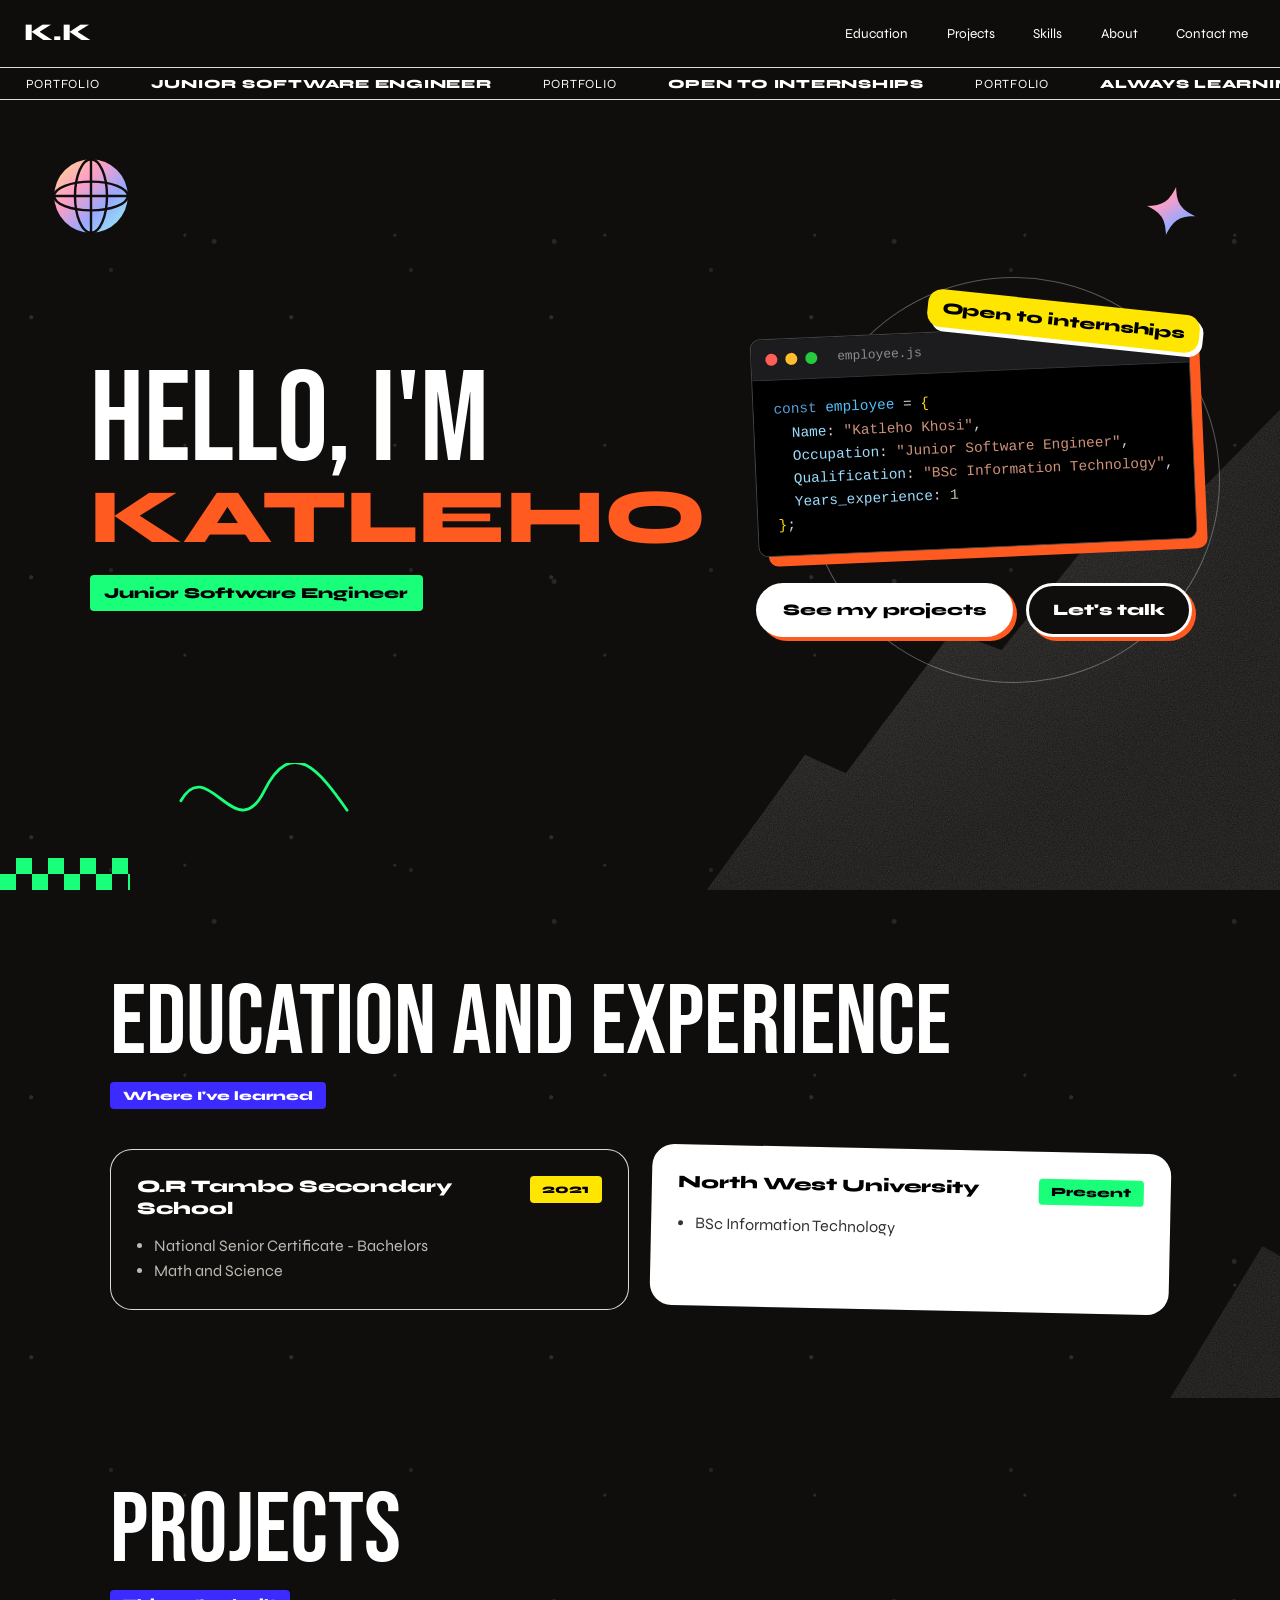
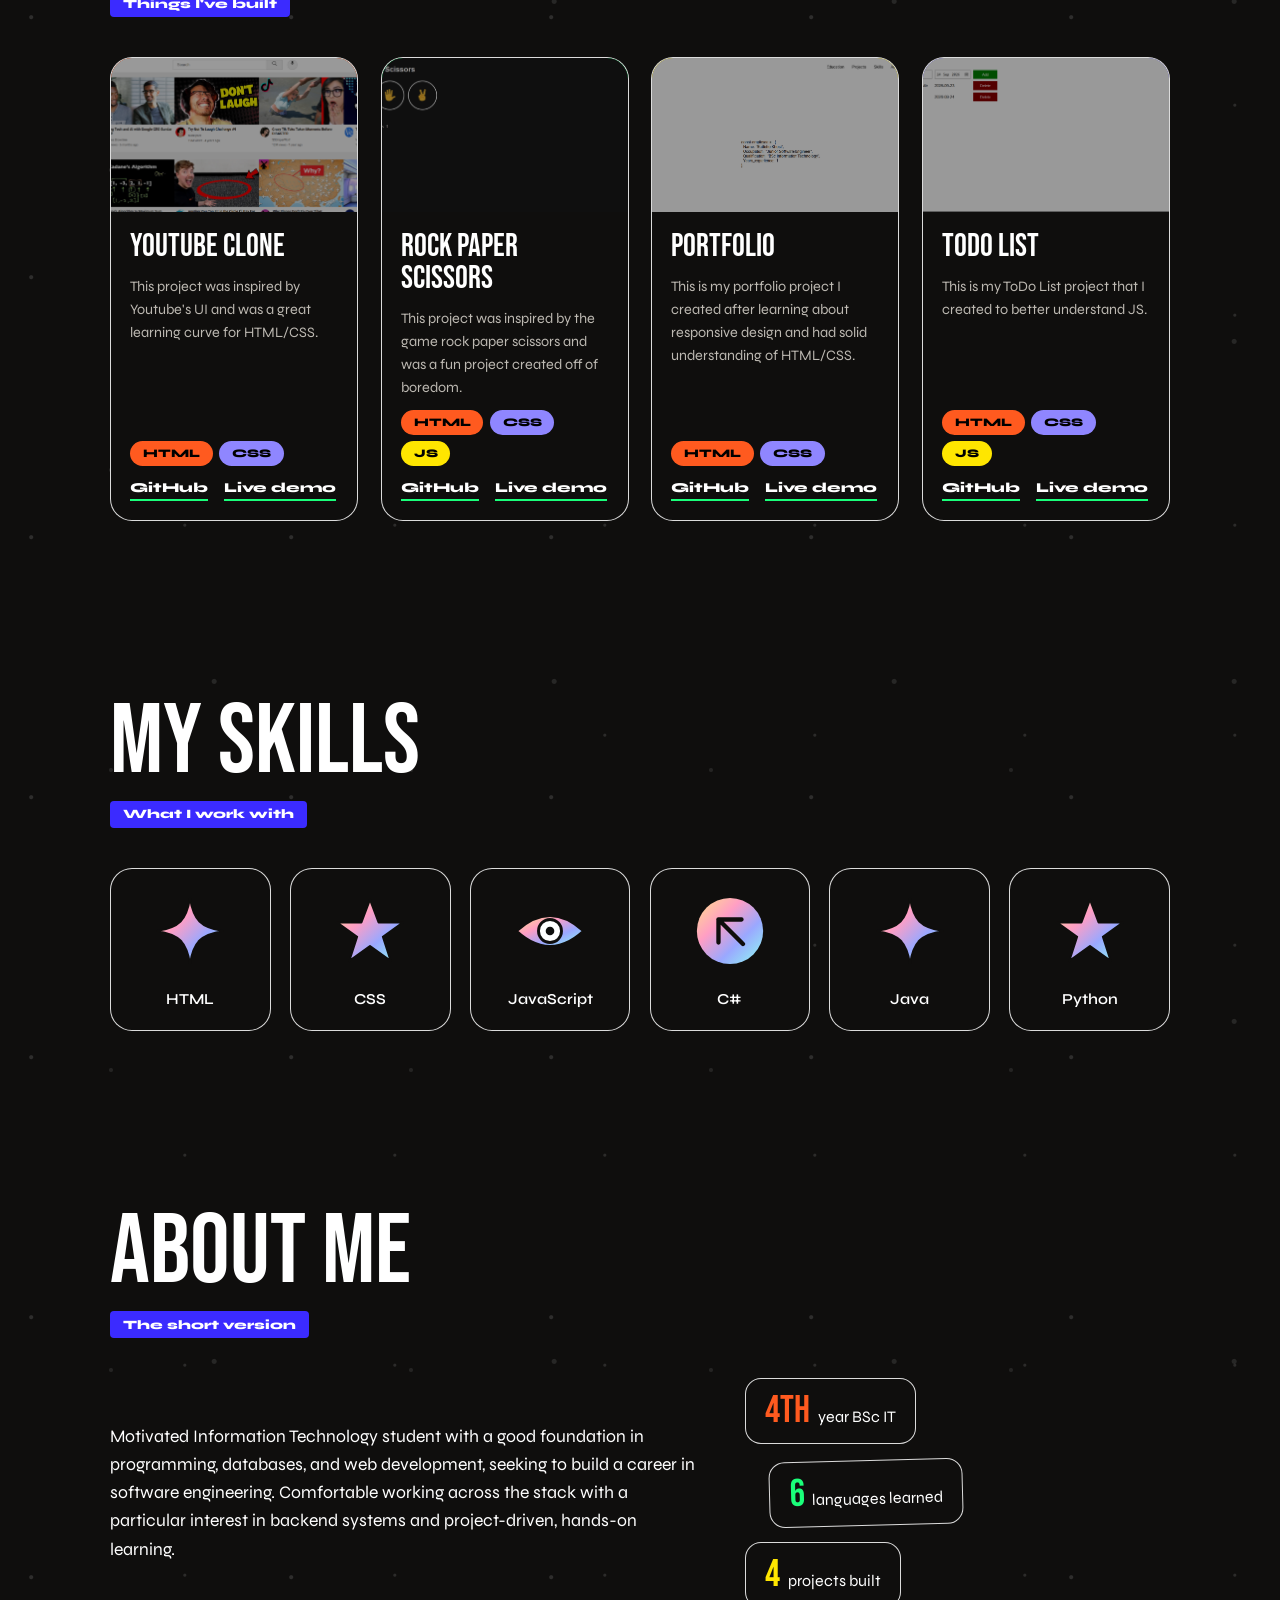
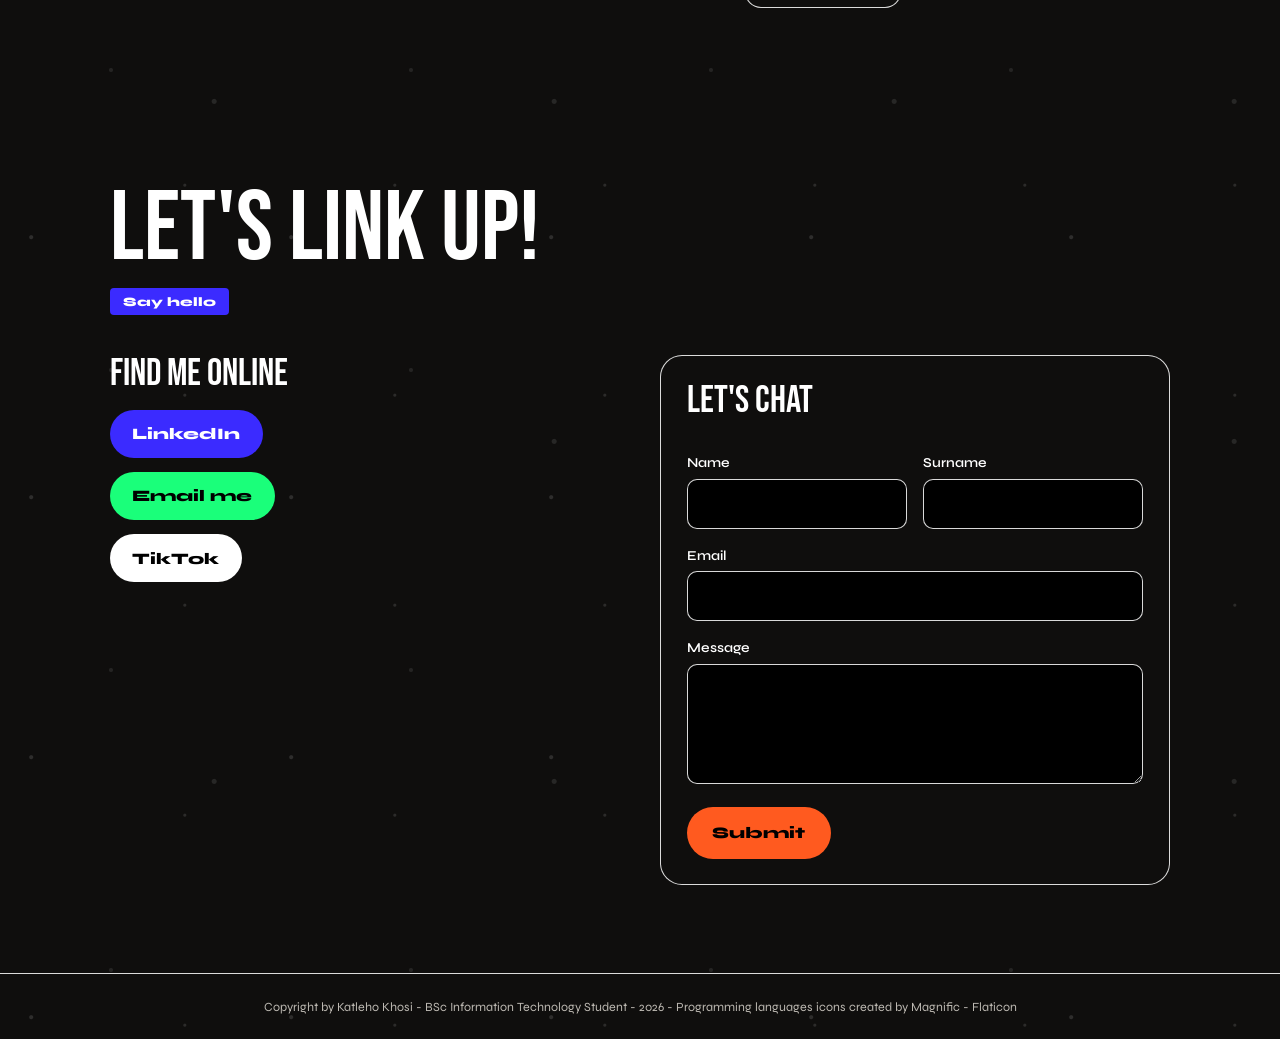
==== commit 31bdf47d: "update index.html Fixed my about me section to a shorter and concise version." ====
--- a/index.html
+++ b/index.html
@@ -246,7 +246,7 @@
 
       <div class="about">
         <p>
-          I'm a Junior Software Engineer and fourth-year BSc Information Technology student, working towards web development with a focus on backend. More about me coming soon.
+          Motivated Information Technology student with a good foundation in programming, databases, and web development, seeking to build a career in software engineering. Comfortable working across the stack with a particular interest in backend systems and project-driven, hands-on learning.
         </p>
         <div class="facts">
           <div class="fact"><b>4th</b>year BSc IT</div>
